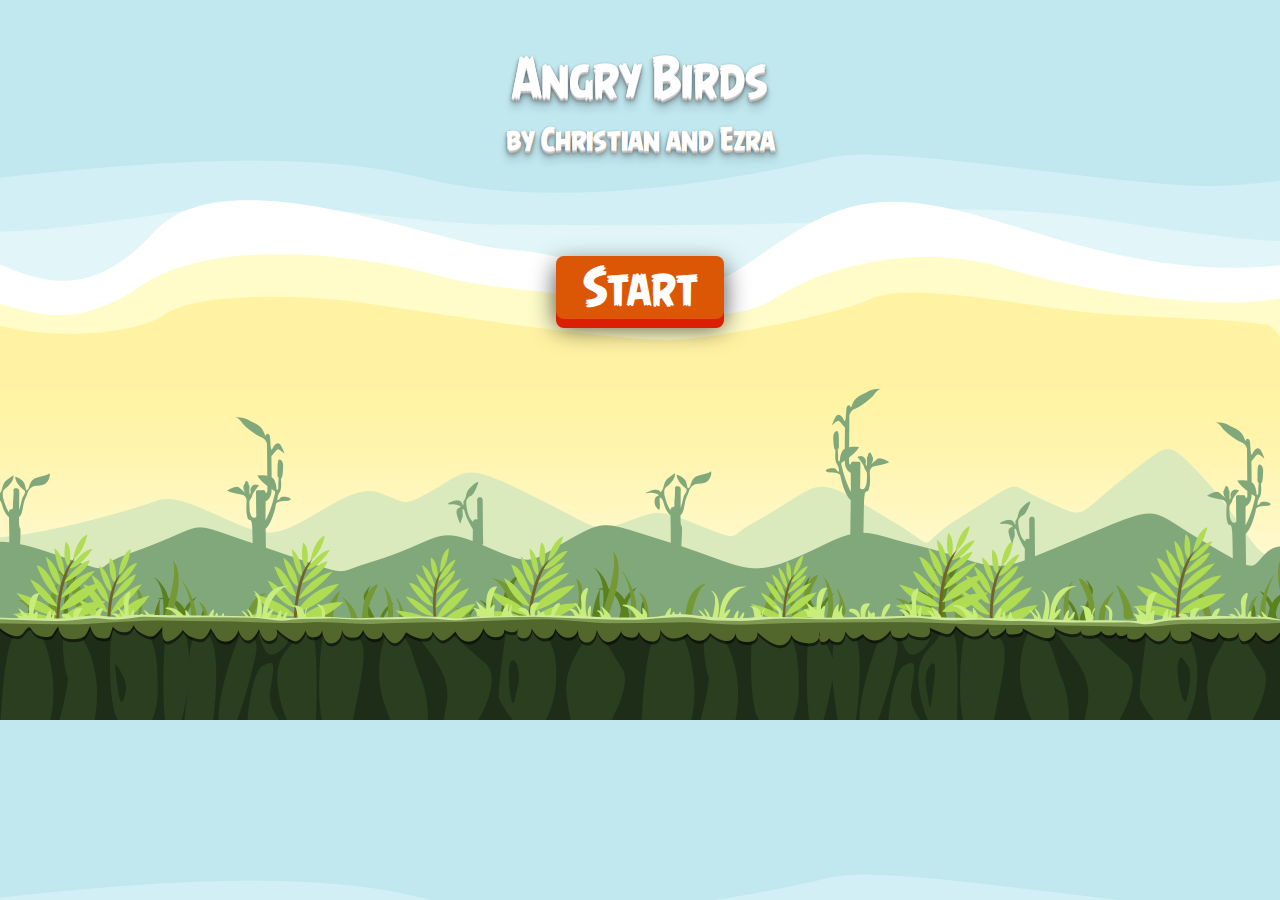
==== index.html @ 23836e1d "Graph" ====
<html>
<head>
<script src="jquery-latest.min.js"></script>
<script src="http://cdnjs.cloudflare.com/ajax/libs/annyang/2.0.0/annyang.min.js"></script>
<script type="text/javascript" src="canvasjs.min.js"></script>
<style>
@font-face {
   font-family: "Angry";
   src: url(angrybirds-regular.ttf);
}
body {
   background-image: url(background.jpg); 
   background-size: 1280px 720px;
}
#img {

}
#title {
    text-align: center;
    font-family: "Angry";
    color: white;
     text-shadow: 0 1px 0 #ccc,
               0 1px 0 #c9c9c9,
               0 1.5px 0 #bbb,
               0 2px 0 #b9b9b9,
               0 2.5px 0 #aaa,
               0 3px 0.5px rgba(0,0,0,.1),
               0 0 2.5px rgba(0,0,0,.1),
               0 0.5px 1.5px rgba(0,0,0,.3),
               0 1.5px 2.5px rgba(0,0,0,.2),
               0 2.5px 5px rgba(0,0,0,.25),
               0 5px 5px rgba(0,0,0,.2),
               0 10px 10px rgba(0,0,0,.15);
    margin-top: 50px;
    font-size: 50px;
}
h3 {
    text-align: center;
    font-family: "Angry";
    color: white;
    text-shadow: 0 1px 0 #ccc,
               0 1px 0 #c9c9c9,
               0 1.5px 0 #bbb,
               0 2px 0 #b9b9b9,
               0 2.5px 0 #aaa,
               0 3px 0.5px rgba(0,0,0,.1),
               0 0 2.5px rgba(0,0,0,.1),
               0 0.5px 1.5px rgba(0,0,0,.3),
               0 1.5px 2.5px rgba(0,0,0,.2),
               0 2.5px 5px rgba(0,0,0,.25),
               0 5px 5px rgba(0,0,0,.2),
               0 10px 10px rgba(0,0,0,.15);
    font-size: 30px;
}
#credits {
    text-align: center;
    font-family: "Angry";
    color: white;
    text-shadow: 0 1px 0 #ccc,
               0 1px 0 #c9c9c9,
               0 1.5px 0 #bbb,
               0 2px 0 #b9b9b9,
               0 2.5px 0 #aaa,
               0 3px 0.5px rgba(0,0,0,.1),
               0 0 2.5px rgba(0,0,0,.1),
               0 0.5px 1.5px rgba(0,0,0,.3),
               0 1.5px 2.5px rgba(0,0,0,.2),
               0 2.5px 5px rgba(0,0,0,.25),
               0 5px 5px rgba(0,0,0,.2),
               0 10px 10px rgba(0,0,0,.15);
    font-size: 30px;
    margin-top: -20px;
}
a {
	position: relative;
    color: rgba(255,255,255,1);
    text-decoration: none;
    background-color: rgba(219,87,5,1);
    font-family: 'Angry';
    font-weight: 700;
    font-size: 3em;
    display: block;
    padding: 4px;
    -webkit-border-radius: 8px;
    -moz-border-radius: 8px;
    border-radius: 8px;
    -webkit-box-shadow: 0px 9px 0px rgba(219,31,5,1), 0px 9px 25px rgba(0,0,0,.7);
    -moz-box-shadow: 0px 9px 0px rgba(219,31,5,1), 0px 9px 25px rgba(0,0,0,.7);
    box-shadow: 0px 9px 0px rgba(219,31,5,1), 0px 9px 25px rgba(0,0,0,.7);
    margin: 100px auto;
	width: 160px;
	text-align: center;
	
	-webkit-transition: all .1s ease;
	-moz-transition: all .1s ease;
	-ms-transition: all .1s ease;
	-o-transition: all .1s ease;
	transition: all .1s ease;
}

a:active {
    -webkit-box-shadow: 0px 3px 0px rgba(219,31,5,1), 0px 3px 6px rgba(0,0,0,.9);
    -moz-box-shadow: 0px 3px 0px rgba(219,31,5,1), 0px 3px 6px rgba(0,0,0,.9);
    box-shadow: 0px 3px 0px rgba(219,31,5,1), 0px 3px 6px rgba(0,0,0,.9);
    position: relative;
    top: 6px;
}
</style>
<script>
 
 var showBird = function (color) {
    if (color === "blue") {
       $("#img").attr('src', "blue.png");
       $("#img").fadeIn();
       $("#equation").html("y = -0.12(x - 14)2 + 12");
       $("#distance").html("Distance: 20");
       $("#axis").html("x=14");
       $("#roots").html("Roots: 4 and 24");
       $("#height").html("Max Height: 12");
        
        dataPoints = [];
       for (x = 0; x < 100; x++) {
          var y = -0.12 * Math.pow(x-14, 2)+12;
           if (y <= 0) {
               
           }
           else {
           dataPoints.push({x: x, y: y});
           }
       }
        
       var chart = new CanvasJS.Chart("chartContainer", {
           title: {
               text: "Flight Path"
           },
           data: [
               {
                   type: "scatter",
                   dataPoints: dataPoints
               }
           ]
       });
        
       chart.render();
       
    }
    else if (color === "red") {
        $("#img").attr('src', "red.png");
        $("#img").fadeIn();
       $("#equation").html("y=-0.5(x - 16)2 + 18");
       $("#distance").html("Distance: 12");
       $("#axis").html("x=16");
       $("#roots").html("Roots: 10 and 22");
       $("#height").html("Max Height: 18");
        
         dataPoints = [];
       for (x = 0; x < 100; x++) {
           var y=-0.5 * Math.pow(x-16, 2)+18;
           if (y <= 0) {
               
           }
           else {
           dataPoints.push({x: x, y: y});
           }
       }
        
       
        
       var chart = new CanvasJS.Chart("chartContainer", {
           title: {
               text: "Flight Path"
           },
           data: [
               {
                   type: "scatter",
                   dataPoints: dataPoints
               }
           ]
       });
        
       chart.render();
       
    }
    else if (color === "yellow") {
        $("#img").attr('src', "yellow.png");
        $("#img").fadeIn();
       $("#equation").html("y=-(x-18)2+36");
       $("#distance").html("Distance: 12");
       $("#axis").html("x=12");
       $("#roots").html("Roots: 12 and 24");
       $("#height").html("Max Height: 36");
        
       dataPoints = [];
       for (x = 0; x < 100; x++) {
           var y=-1 * Math.pow(x-18, 2)+36;
           if (y <= 0) {
               
           }
           else {
           dataPoints.push({x: x, y: y});
           }
       }
        
       var chart = new CanvasJS.Chart("chartContainer", {
           title: {
               text: "Flight Path"
           },
           data: [
               {
                   type: "scatter",
                   dataPoints: dataPoints
               }
           ]
       });
        
       chart.render();
       
    }
    else if (color === "black") {
       $("#img").attr('src', "black.png"); 
        $("#img").fadeIn();
       $("#equation").html("y=-0.99(x-10)2+20");
       $("#distance").html("Distance: 9");
       $("#axis").html("x=10");
       $("#roots").html("Roots: 5.5 and 14.5");
       $("#height").html("Max Height: 20");
       
       dataPoints = [];
       for (x = 0; x < 100; x++) {
           var y=-0.99 * Math.pow(x-10, 2)+20;
           if (y <= 0) {
               
           }
           else {
           dataPoints.push({x: x, y: y});
           }
       }
        
       var chart = new CanvasJS.Chart("chartContainer", {
           title: {
               text: "Flight Path"
           },
           data: [
               {
                   type: "scatter",
                   dataPoints: dataPoints
               }
           ]
       });
        
       chart.render();
    }
    else {
        
    }
}   
  
window.onload = function() {
    if (annyang) {
        var commands = {
            'show (me) (the) *color (bird)': showBird,
            'hello': function() {
                console.log("Hello");
            }
        };
        
        annyang.debug();
        annyang.addCommands(commands);
        annyang.start();
    }
    else {
        alert("Please use Google Chrome or another browser");
    }
}
 
function startGame() {
    $("#title").fadeOut();
    $("#credits").fadeOut();
    $("a").fadeOut();
}
</script>
</head>
<body>
<h1 id="title">Angry Birds</h1>
<h3 id="credits">by Christian and Ezra</h3>
<a href="javascript:startGame()">Start</a>
<center>
<img id="img" width="250" height="250" src="" style="display:none; align:middle;">
<h3 id="equation"></h3>
<h3 id="distance"></h3>
<h3 id="axis"></h3>
<h3 id="roots"></h3>
<h3 id="height"></h3>
<div id="chartContainer" style="height: 300px; width: 300px;"></div>
</center>
</body>

</html>
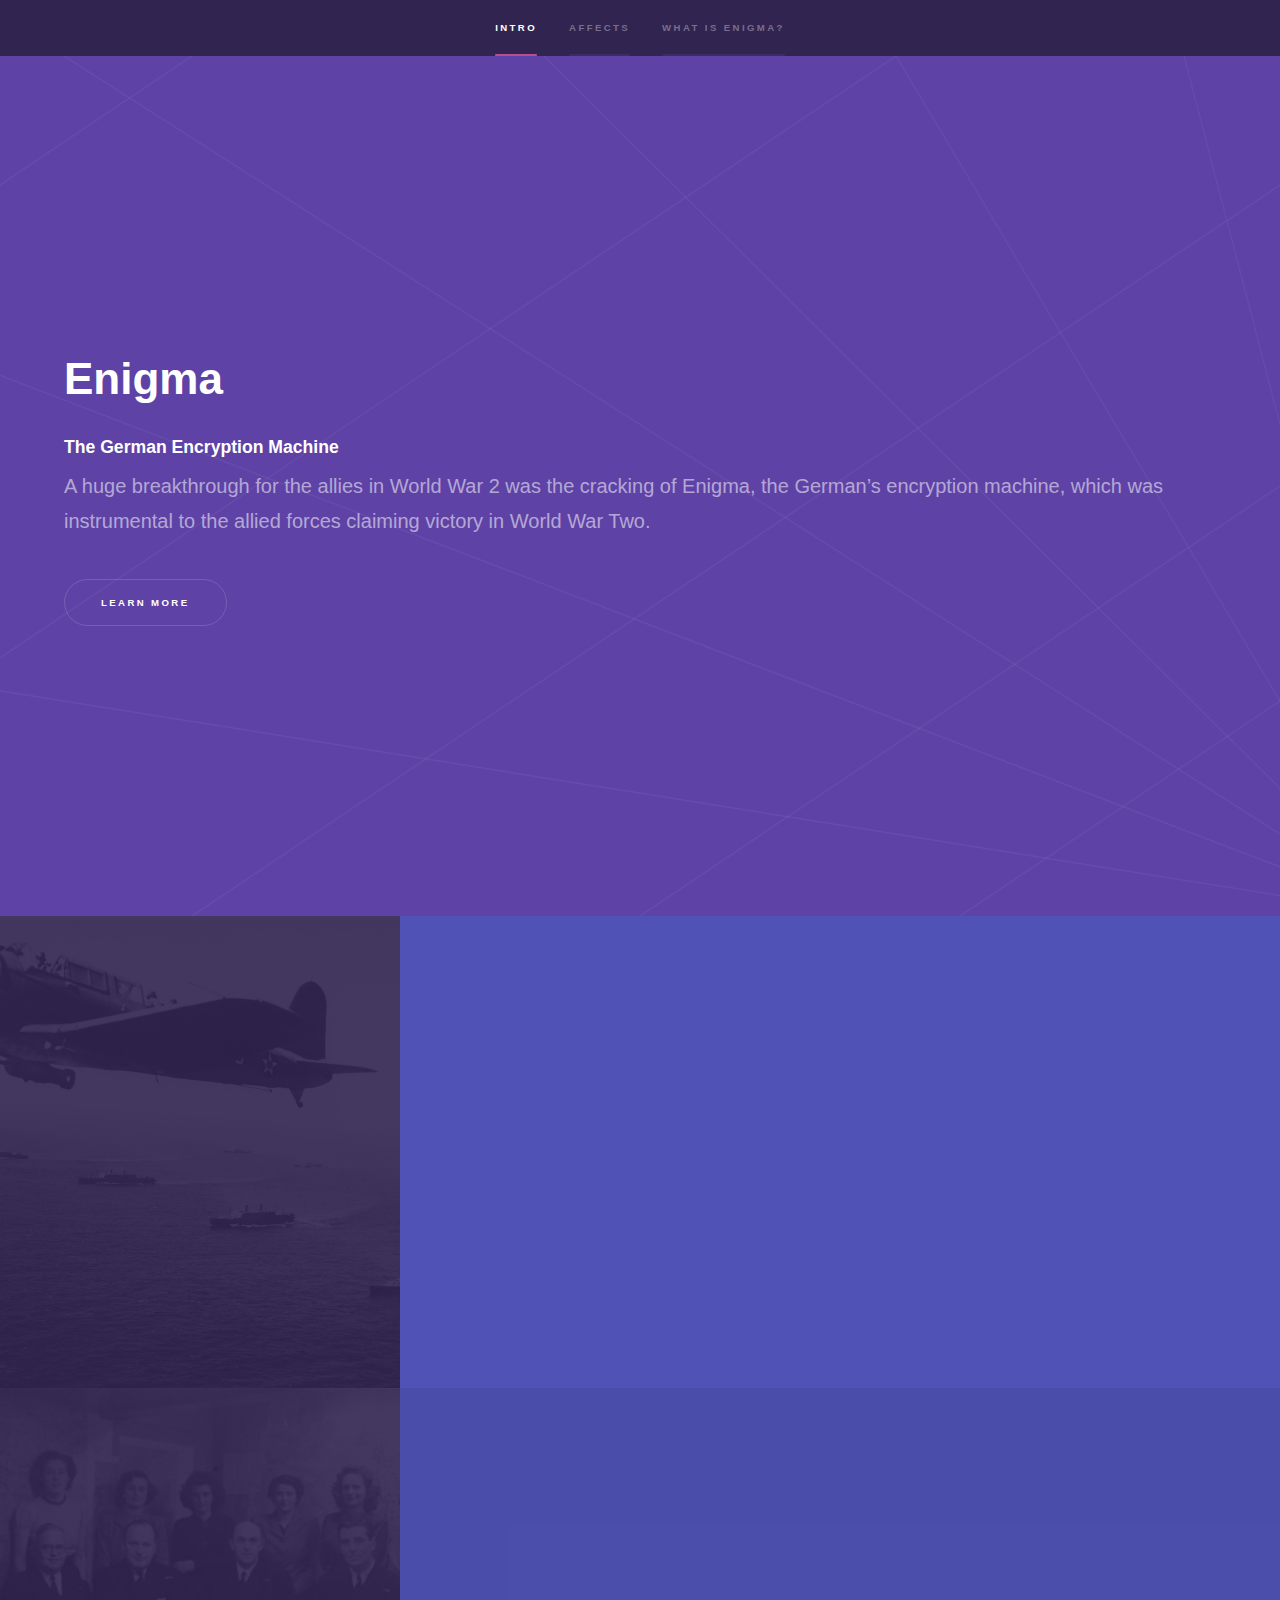
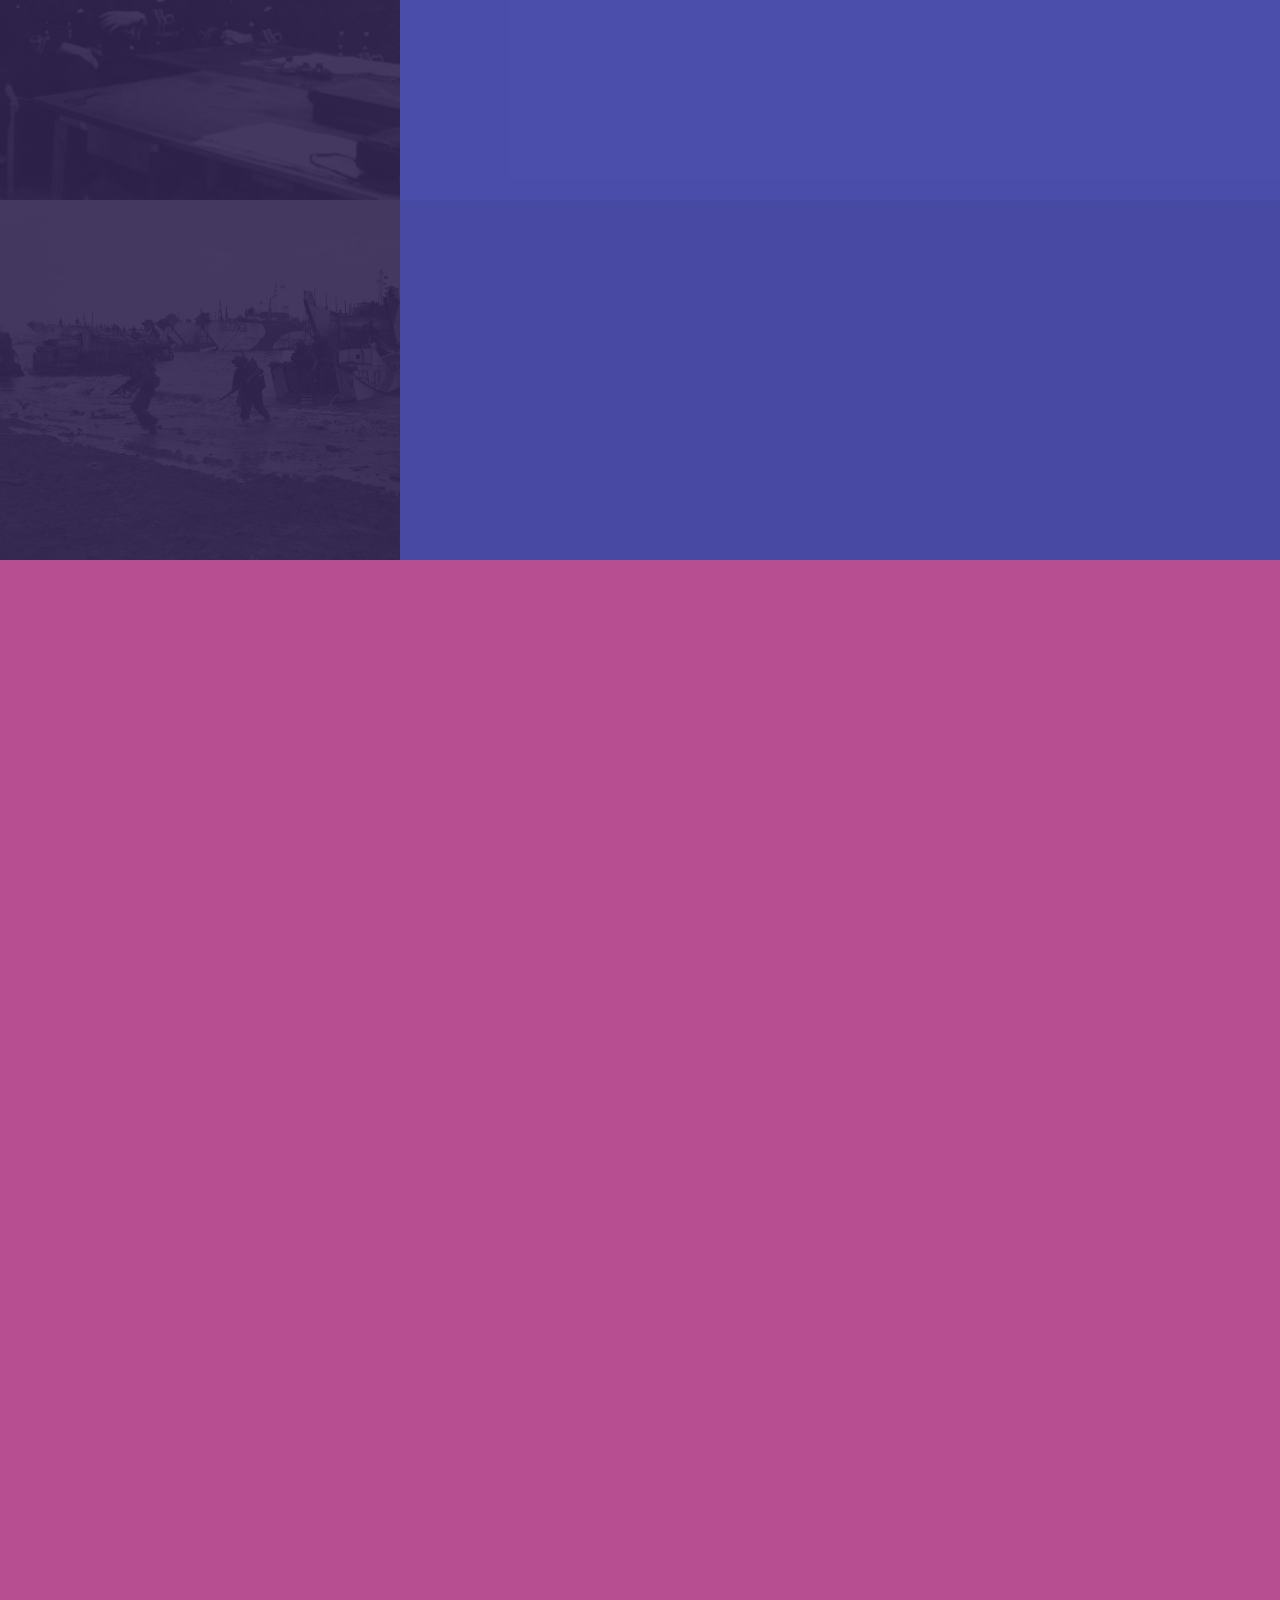
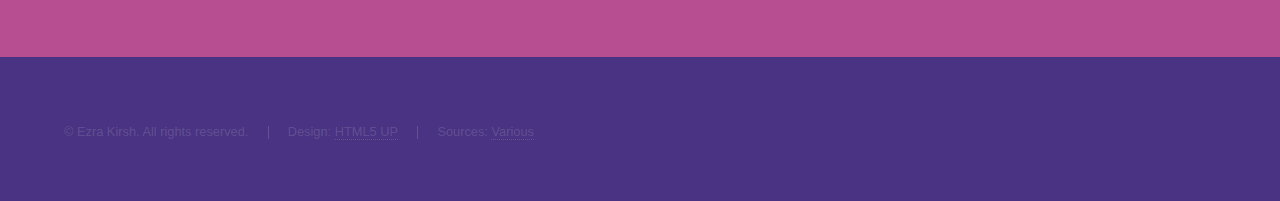
==== commit 8f4e4a21: "History Project" ====
--- a/index.html
+++ b/index.html
@@ -1,298 +1,145 @@
-<html>
-<head>
-<script src="jquery-latest.min.js"></script>
-<script src="http://cdnjs.cloudflare.com/ajax/libs/annyang/2.0.0/annyang.min.js"></script>
-<script type="text/javascript" src="canvasjs.min.js"></script>
-<style>
-@font-face {
-   font-family: "Angry";
-   src: url(angrybirds-regular.ttf);
-}
-body {
-   background-image: url(background.jpg); 
-   background-size: 1280px 720px;
-}
-#img {
-
-}
-#title {
-    text-align: center;
-    font-family: "Angry";
-    color: white;
-     text-shadow: 0 1px 0 #ccc,
-               0 1px 0 #c9c9c9,
-               0 1.5px 0 #bbb,
-               0 2px 0 #b9b9b9,
-               0 2.5px 0 #aaa,
-               0 3px 0.5px rgba(0,0,0,.1),
-               0 0 2.5px rgba(0,0,0,.1),
-               0 0.5px 1.5px rgba(0,0,0,.3),
-               0 1.5px 2.5px rgba(0,0,0,.2),
-               0 2.5px 5px rgba(0,0,0,.25),
-               0 5px 5px rgba(0,0,0,.2),
-               0 10px 10px rgba(0,0,0,.15);
-    margin-top: 50px;
-    font-size: 50px;
-}
-h3 {
-    text-align: center;
-    font-family: "Angry";
-    color: white;
-    text-shadow: 0 1px 0 #ccc,
-               0 1px 0 #c9c9c9,
-               0 1.5px 0 #bbb,
-               0 2px 0 #b9b9b9,
-               0 2.5px 0 #aaa,
-               0 3px 0.5px rgba(0,0,0,.1),
-               0 0 2.5px rgba(0,0,0,.1),
-               0 0.5px 1.5px rgba(0,0,0,.3),
-               0 1.5px 2.5px rgba(0,0,0,.2),
-               0 2.5px 5px rgba(0,0,0,.25),
-               0 5px 5px rgba(0,0,0,.2),
-               0 10px 10px rgba(0,0,0,.15);
-    font-size: 30px;
-}
-#credits {
-    text-align: center;
-    font-family: "Angry";
-    color: white;
-    text-shadow: 0 1px 0 #ccc,
-               0 1px 0 #c9c9c9,
-               0 1.5px 0 #bbb,
-               0 2px 0 #b9b9b9,
-               0 2.5px 0 #aaa,
-               0 3px 0.5px rgba(0,0,0,.1),
-               0 0 2.5px rgba(0,0,0,.1),
-               0 0.5px 1.5px rgba(0,0,0,.3),
-               0 1.5px 2.5px rgba(0,0,0,.2),
-               0 2.5px 5px rgba(0,0,0,.25),
-               0 5px 5px rgba(0,0,0,.2),
-               0 10px 10px rgba(0,0,0,.15);
-    font-size: 30px;
-    margin-top: -20px;
-}
-a {
-	position: relative;
-    color: rgba(255,255,255,1);
-    text-decoration: none;
-    background-color: rgba(219,87,5,1);
-    font-family: 'Angry';
-    font-weight: 700;
-    font-size: 3em;
-    display: block;
-    padding: 4px;
-    -webkit-border-radius: 8px;
-    -moz-border-radius: 8px;
-    border-radius: 8px;
-    -webkit-box-shadow: 0px 9px 0px rgba(219,31,5,1), 0px 9px 25px rgba(0,0,0,.7);
-    -moz-box-shadow: 0px 9px 0px rgba(219,31,5,1), 0px 9px 25px rgba(0,0,0,.7);
-    box-shadow: 0px 9px 0px rgba(219,31,5,1), 0px 9px 25px rgba(0,0,0,.7);
-    margin: 100px auto;
-	width: 160px;
-	text-align: center;
-	
-	-webkit-transition: all .1s ease;
-	-moz-transition: all .1s ease;
-	-ms-transition: all .1s ease;
-	-o-transition: all .1s ease;
-	transition: all .1s ease;
-}
-
-a:active {
-    -webkit-box-shadow: 0px 3px 0px rgba(219,31,5,1), 0px 3px 6px rgba(0,0,0,.9);
-    -moz-box-shadow: 0px 3px 0px rgba(219,31,5,1), 0px 3px 6px rgba(0,0,0,.9);
-    box-shadow: 0px 3px 0px rgba(219,31,5,1), 0px 3px 6px rgba(0,0,0,.9);
-    position: relative;
-    top: 6px;
-}
-</style>
-<script>
- 
- var showBird = function (color) {
-    if (color === "blue") {
-       $("#img").attr('src', "blue.png");
-       $("#img").fadeIn();
-       $("#equation").html("y = -0.12(x - 14)2 + 12");
-       $("#distance").html("Distance: 20");
-       $("#axis").html("x=14");
-       $("#roots").html("Roots: 4 and 24");
-       $("#height").html("Max Height: 12");
-        
-        dataPoints = [];
-       for (x = 0; x < 100; x++) {
-          var y = -0.12 * Math.pow(x-14, 2)+12;
-           if (y <= 0) {
-               
-           }
-           else {
-           dataPoints.push({x: x, y: y});
-           }
-       }
-        
-       var chart = new CanvasJS.Chart("chartContainer", {
-           title: {
-               text: "Flight Path"
-           },
-           data: [
-               {
-                   type: "scatter",
-                   dataPoints: dataPoints
-               }
-           ]
-       });
-        
-       chart.render();
-       
-    }
-    else if (color === "red") {
-        $("#img").attr('src', "red.png");
-        $("#img").fadeIn();
-       $("#equation").html("y=-0.5(x - 16)2 + 18");
-       $("#distance").html("Distance: 12");
-       $("#axis").html("x=16");
-       $("#roots").html("Roots: 10 and 22");
-       $("#height").html("Max Height: 18");
-        
-         dataPoints = [];
-       for (x = 0; x < 100; x++) {
-           var y=-0.5 * Math.pow(x-16, 2)+18;
-           if (y <= 0) {
-               
-           }
-           else {
-           dataPoints.push({x: x, y: y});
-           }
-       }
-        
-       
-        
-       var chart = new CanvasJS.Chart("chartContainer", {
-           title: {
-               text: "Flight Path"
-           },
-           data: [
-               {
-                   type: "scatter",
-                   dataPoints: dataPoints
-               }
-           ]
-       });
-        
-       chart.render();
-       
-    }
-    else if (color === "yellow") {
-        $("#img").attr('src', "yellow.png");
-        $("#img").fadeIn();
-       $("#equation").html("y=-(x-18)2+36");
-       $("#distance").html("Distance: 12");
-       $("#axis").html("x=12");
-       $("#roots").html("Roots: 12 and 24");
-       $("#height").html("Max Height: 36");
-        
-       dataPoints = [];
-       for (x = 0; x < 100; x++) {
-           var y=-1 * Math.pow(x-18, 2)+36;
-           if (y <= 0) {
-               
-           }
-           else {
-           dataPoints.push({x: x, y: y});
-           }
-       }
-        
-       var chart = new CanvasJS.Chart("chartContainer", {
-           title: {
-               text: "Flight Path"
-           },
-           data: [
-               {
-                   type: "scatter",
-                   dataPoints: dataPoints
-               }
-           ]
-       });
-        
-       chart.render();
-       
-    }
-    else if (color === "black") {
-       $("#img").attr('src', "black.png"); 
-        $("#img").fadeIn();
-       $("#equation").html("y=-0.99(x-10)2+20");
-       $("#distance").html("Distance: 9");
-       $("#axis").html("x=10");
-       $("#roots").html("Roots: 5.5 and 14.5");
-       $("#height").html("Max Height: 20");
-       
-       dataPoints = [];
-       for (x = 0; x < 100; x++) {
-           var y=-0.99 * Math.pow(x-10, 2)+20;
-           if (y <= 0) {
-               
-           }
-           else {
-           dataPoints.push({x: x, y: y});
-           }
-       }
-        
-       var chart = new CanvasJS.Chart("chartContainer", {
-           title: {
-               text: "Flight Path"
-           },
-           data: [
-               {
-                   type: "scatter",
-                   dataPoints: dataPoints
-               }
-           ]
-       });
-        
-       chart.render();
-    }
-    else {
-        
-    }
-}   
-  
-window.onload = function() {
-    if (annyang) {
-        var commands = {
-            'show (me) (the) *color (bird)': showBird,
-            'hello': function() {
-                console.log("Hello");
-            }
-        };
-        
-        annyang.debug();
-        annyang.addCommands(commands);
-        annyang.start();
-    }
-    else {
-        alert("Please use Google Chrome or another browser");
-    }
-}
- 
-function startGame() {
-    $("#title").fadeOut();
-    $("#credits").fadeOut();
-    $("a").fadeOut();
-}
-</script>
-</head>
-<body>
-<h1 id="title">Angry Birds</h1>
-<h3 id="credits">by Christian and Ezra</h3>
-<a href="javascript:startGame()">Start</a>
-<center>
-<img id="img" width="250" height="250" src="" style="display:none; align:middle;">
-<h3 id="equation"></h3>
-<h3 id="distance"></h3>
-<h3 id="axis"></h3>
-<h3 id="roots"></h3>
-<h3 id="height"></h3>
-<div id="chartContainer" style="height: 300px; width: 300px;"></div>
-</center>
-</body>
-
+<!DOCTYPE HTML>
+<!--
+	Hyperspace by HTML5 UP
+	html5up.net | @n33co
+	Free for personal and commercial use under the CCA 3.0 license (html5up.net/license)
+-->
+<html>
+	<head>
+		<title>Enigma by Ezra Kirsh</title>
+		<meta charset="utf-8" />
+		<meta name="viewport" content="width=device-width, initial-scale=1" />
+		<!--[if lte IE 8]><script src="assets/js/ie/html5shiv.js"></script><![endif]-->
+		<link rel="stylesheet" href="assets/css/main.css" />
+		<!--[if lte IE 9]><link rel="stylesheet" href="assets/css/ie9.css" /><![endif]-->
+		<!--[if lte IE 8]><link rel="stylesheet" href="assets/css/ie8.css" /><![endif]-->
+    </head>
+	<body>
+
+		<!-- Sidebar -->
+			<section id="sidebar">
+				<div class="inner">
+					<nav>
+						<ul>
+							<li><a href="#intro">Intro</a></li>
+							<li><a href="#one">Affects</a></li>
+							<li><a href="#two">What is Enigma?</a></li>
+						</ul>
+					</nav>
+				</div>
+			</section>
+
+		<!-- Wrapper -->
+			<div id="wrapper">
+
+				<!-- Intro -->
+					<section id="intro" class="wrapper style1 fullscreen fade-up">
+						<div class="inner">
+							<h1 class="title">Enigma</h1>
+                            <h3>The German Encryption Machine</h3>
+							<p>A huge breakthrough for the allies in World War 2 was the cracking of Enigma, the German’s encryption machine, which was instrumental to the allied forces claiming victory in World War Two.</p>
+							<ul class="actions">
+								<li><a href="#one" class="button scrolly">Learn more</a></li>
+							</ul>
+						</div>
+					</section>
+
+				<!-- One -->
+					<section id="one" class="wrapper style2 spotlights">
+						<section>
+							<a href="#" class="image"><img src="images/pic01.jpg" alt="" data-position="center center" /></a>
+							<div class="content">
+								<div class="inner">
+									<h2>Battle of the Atlantic</h2>
+									<p>One of the major affects that the breaking of Enigma had was the Battle of the North Atlantic. For a long time, German U-Boats had been attacking supplies being brought to Britain during the war. Churchill's advisors were very worried that Britain would starve.</p>
+                                    <b>"The only thing that ever really frightened me during the war was the U-boat peril"</b><p> Winston Churchill</p>
+                                    <p>After breaking Enigma, the allies had access to thousands of Enigma messages. Although many of them were useless, some contained coordinates and attack plans. The allies could now stay away from incomg U-Boats.</p>
+									
+								</div>
+							</div>
+						</section>
+						<section>
+							<a href="#" class="image"><img src="images/pic02.jpg" alt="" data-position="top center" /></a>
+							<div class="content">
+								<div class="inner">
+									<h2>Operation Mincemeat</h2>
+									<p>On a dead body that they had built a rich backstory for, the allies planted <b>fake</b> top secret documents. They then deliberately left the body on the coast of Spain, hoping it would find its way to Germany. The documents contained plans to invade Greece, while the allies real target was Sicily.</p>
+                                    <p>To monitor if the Germans were believing their ruse, the allies used Enigma transmissions to determine whether they could attack Sicily with minimal resistance. Without these Enigma transmissions, the allies could have been unprepared for what they would face at Sicily.</p>
+									
+								</div>
+							</div>
+						</section>
+						<section>
+							<a href="#" class="image"><img src="images/pic03.jpg" alt="" data-position="25% 25%" /></a>
+							<div class="content">
+								<div class="inner">
+									<h2>The Invasion of Europe</h2>
+									<p>The invasion of Europe started with D-Day, which was only made possible by resolving the <a href="#one">U-Boat crisis in the North Atlantic</a>. The ability to read Enigma messages was also just a generally useful ability for the allies to have. While the fighting was happening in Europe, about 7 million peopme were dying everday. Many estimate that the breaking of Enigma shortened the war by 3 years, therefore saving 21 million lives.</p>
+								</div>
+							</div>
+						</section>
+					</section>
+
+				<!-- Two -->
+					<section id="two" class="wrapper style3 fade-up">
+						<div class="inner">
+							<h2>What is Enigma?</h2>
+							<p class="css-typing">The enigma was a enciphering machine invented by a German engineer named Arthur Scherbius. It was eventually purchased by the German army/navy and used for the majority of their World War 2 operations. Although, they made many of their own advancments. </p>
+                            <h3>How it works</h3>
+							<div class="features">
+								<section>
+									<span class="icon major fa-bold"></span>
+									<h3>Original Letter</h3>
+									<p>The sender would type in the letter they wanted to send into the Enigma machine. It will then go through the rest of the processes.</p>
+								</section>
+								<section>
+									<span class="icon major fa-plug"></span>
+									<h3>Plugboard</h3>
+									<p>The signal would pass through something called a plugboard, which allows the user to define a constant set of rules.</p>
+                                    <p>Ex. "U" will always convert to "C"</p>
+								</section>
+								<section>
+									<span class="icon major fa-cog"></span>
+									<h3>Rotors</h3>
+									<p>Three rotors, whose settings are constantly changed, change the letter to a new letter. To make it more complex, the first rotor rotates one step after each press. After 26 presses, the second one begins to change.</p>
+								</section>
+								<section>
+									<span class="icon major fa-retweet"></span>
+									<h3>Reflector</h3>
+									<p>The signal passes through a reflector, which then sends the letter back through through the rotors and the plugboard all over again. This make the resulting encryption even more complex.</p>
+								</section>
+								<section>
+									<span class="icon major fa-user-secret"></span>
+									<h3>Encrypted Letter</h3>
+									<p>After the encryption is done, a new letter lights up on the Enigma that can then be sent using Morse Code to another Enigma user.</p>
+								</section>
+								<section>
+									<span class="icon major fa-font"></span>
+									<h3>Received</h3>
+									<p>The soldiers on the receiving end uses the Enigma to reverse this process and decrypt this Enigma code. This whole system relies on both machines being on the same settings.</p>
+								</section>
+							</div>
+						</div>
+					</section>
+			</div>
+
+		<!-- Footer -->
+			<footer id="footer" class="wrapper style1-alt">
+				<div class="inner">
+					<ul class="menu">
+						<li>&copy; Ezra Kirsh. All rights reserved.</li><li>Design: <a href="http://html5up.net">HTML5 UP</a></li><li>Sources: <a href="index.html">Various</a></li>
+					</ul>
+				</div>
+			</footer>
+
+		<!-- Scripts -->
+			<script src="assets/js/jquery.min.js"></script>
+			<script src="assets/js/jquery.scrollex.min.js"></script>
+			<script src="assets/js/jquery.scrolly.min.js"></script>
+			<script src="assets/js/skel.min.js"></script>
+			<script src="assets/js/util.js"></script>
+			<!--[if lte IE 8]><script src="assets/js/ie/respond.min.js"></script><![endif]-->
+			<script src="assets/js/main.js"></script>
+
+	</body>
 </html>--- a/assets/css/main.css
+++ b/assets/css/main.css
@@ -0,0 +1,3919 @@
+@import url(font-awesome.min.css);
+
+/*
+	Hyperspace by HTML5 UP
+	html5up.net | @n33co
+	Free for personal and commercial use under the CCA 3.0 license (html5up.net/license)
+*/
+
+/* Reset */
+
+	html, body, div, span, applet, object, iframe, h1, h2, h3, h4, h5, h6, p, blockquote, pre, a, abbr, acronym, address, big, cite, code, del, dfn, em, img, ins, kbd, q, s, samp, small, strike, strong, sub, sup, tt, var, b, u, i, center, dl, dt, dd, ol, ul, li, fieldset, form, label, legend, table, caption, tbody, tfoot, thead, tr, th, td, article, aside, canvas, details, embed, figure, figcaption, footer, header, hgroup, menu, nav, output, ruby, section, summary, time, mark, audio, video {
+		margin: 0;
+		padding: 0;
+		border: 0;
+		font-size: 100%;
+		font: inherit;
+		vertical-align: baseline;
+	}
+
+	article, aside, details, figcaption, figure, footer, header, hgroup, menu, nav, section {
+		display: block;
+	}
+
+	body {
+		line-height: 1;
+	}
+
+	ol, ul {
+		list-style: none;
+	}
+
+	blockquote, q {
+		quotes: none;
+	}
+
+	blockquote:before, blockquote:after, q:before, q:after {
+		content: '';
+		content: none;
+	}
+
+	table {
+		border-collapse: collapse;
+		border-spacing: 0;
+	}
+
+	body {
+		-webkit-text-size-adjust: none;
+	}
+
+/* Box Model */
+
+	*, *:before, *:after {
+		-moz-box-sizing: border-box;
+		-webkit-box-sizing: border-box;
+		box-sizing: border-box;
+	}
+
+/* Grid */
+
+	.row {
+		border-bottom: solid 1px transparent;
+		-moz-box-sizing: border-box;
+		-webkit-box-sizing: border-box;
+		box-sizing: border-box;
+	}
+
+	.row > * {
+		float: left;
+		-moz-box-sizing: border-box;
+		-webkit-box-sizing: border-box;
+		box-sizing: border-box;
+	}
+
+	.row:after, .row:before {
+		content: '';
+		display: block;
+		clear: both;
+		height: 0;
+	}
+
+	.row.uniform > * > :first-child {
+		margin-top: 0;
+	}
+
+	.row.uniform > * > :last-child {
+		margin-bottom: 0;
+	}
+
+	.row.\30 \25 > * {
+		padding: 0 0 0 0em;
+	}
+
+	.row.\30 \25 {
+		margin: 0 0 -1px 0em;
+	}
+
+	.row.uniform.\30 \25 > * {
+		padding: 0em 0 0 0em;
+	}
+
+	.row.uniform.\30 \25 {
+		margin: 0em 0 -1px 0em;
+	}
+
+	.row > * {
+		padding: 0 0 0 1.5em;
+	}
+
+	.row {
+		margin: 0 0 -1px -1.5em;
+	}
+
+	.row.uniform > * {
+		padding: 1.5em 0 0 1.5em;
+	}
+
+	.row.uniform {
+		margin: -1.5em 0 -1px -1.5em;
+	}
+
+	.row.\32 00\25 > * {
+		padding: 0 0 0 3em;
+	}
+
+	.row.\32 00\25 {
+		margin: 0 0 -1px -3em;
+	}
+
+	.row.uniform.\32 00\25 > * {
+		padding: 3em 0 0 3em;
+	}
+
+	.row.uniform.\32 00\25 {
+		margin: -3em 0 -1px -3em;
+	}
+
+	.row.\31 50\25 > * {
+		padding: 0 0 0 2.25em;
+	}
+
+	.row.\31 50\25 {
+		margin: 0 0 -1px -2.25em;
+	}
+
+	.row.uniform.\31 50\25 > * {
+		padding: 2.25em 0 0 2.25em;
+	}
+
+	.row.uniform.\31 50\25 {
+		margin: -2.25em 0 -1px -2.25em;
+	}
+
+	.row.\35 0\25 > * {
+		padding: 0 0 0 0.75em;
+	}
+
+	.row.\35 0\25 {
+		margin: 0 0 -1px -0.75em;
+	}
+
+	.row.uniform.\35 0\25 > * {
+		padding: 0.75em 0 0 0.75em;
+	}
+
+	.row.uniform.\35 0\25 {
+		margin: -0.75em 0 -1px -0.75em;
+	}
+
+	.row.\32 5\25 > * {
+		padding: 0 0 0 0.375em;
+	}
+
+	.row.\32 5\25 {
+		margin: 0 0 -1px -0.375em;
+	}
+
+	.row.uniform.\32 5\25 > * {
+		padding: 0.375em 0 0 0.375em;
+	}
+
+	.row.uniform.\32 5\25 {
+		margin: -0.375em 0 -1px -0.375em;
+	}
+
+	.\31 2u, .\31 2u\24 {
+		width: 100%;
+		clear: none;
+		margin-left: 0;
+	}
+
+	.\31 1u, .\31 1u\24 {
+		width: 91.6666666667%;
+		clear: none;
+		margin-left: 0;
+	}
+
+	.\31 0u, .\31 0u\24 {
+		width: 83.3333333333%;
+		clear: none;
+		margin-left: 0;
+	}
+
+	.\39 u, .\39 u\24 {
+		width: 75%;
+		clear: none;
+		margin-left: 0;
+	}
+
+	.\38 u, .\38 u\24 {
+		width: 66.6666666667%;
+		clear: none;
+		margin-left: 0;
+	}
+
+	.\37 u, .\37 u\24 {
+		width: 58.3333333333%;
+		clear: none;
+		margin-left: 0;
+	}
+
+	.\36 u, .\36 u\24 {
+		width: 50%;
+		clear: none;
+		margin-left: 0;
+	}
+
+	.\35 u, .\35 u\24 {
+		width: 41.6666666667%;
+		clear: none;
+		margin-left: 0;
+	}
+
+	.\34 u, .\34 u\24 {
+		width: 33.3333333333%;
+		clear: none;
+		margin-left: 0;
+	}
+
+	.\33 u, .\33 u\24 {
+		width: 25%;
+		clear: none;
+		margin-left: 0;
+	}
+
+	.\32 u, .\32 u\24 {
+		width: 16.6666666667%;
+		clear: none;
+		margin-left: 0;
+	}
+
+	.\31 u, .\31 u\24 {
+		width: 8.3333333333%;
+		clear: none;
+		margin-left: 0;
+	}
+
+	.\31 2u\24 + *,
+	.\31 1u\24 + *,
+	.\31 0u\24 + *,
+	.\39 u\24 + *,
+	.\38 u\24 + *,
+	.\37 u\24 + *,
+	.\36 u\24 + *,
+	.\35 u\24 + *,
+	.\34 u\24 + *,
+	.\33 u\24 + *,
+	.\32 u\24 + *,
+	.\31 u\24 + * {
+		clear: left;
+	}
+
+	.\-11u {
+		margin-left: 91.66667%;
+	}
+
+	.\-10u {
+		margin-left: 83.33333%;
+	}
+
+	.\-9u {
+		margin-left: 75%;
+	}
+
+	.\-8u {
+		margin-left: 66.66667%;
+	}
+
+	.\-7u {
+		margin-left: 58.33333%;
+	}
+
+	.\-6u {
+		margin-left: 50%;
+	}
+
+	.\-5u {
+		margin-left: 41.66667%;
+	}
+
+	.\-4u {
+		margin-left: 33.33333%;
+	}
+
+	.\-3u {
+		margin-left: 25%;
+	}
+
+	.\-2u {
+		margin-left: 16.66667%;
+	}
+
+	.\-1u {
+		margin-left: 8.33333%;
+	}
+
+	@media screen and (max-width: 1680px) {
+
+		.row > * {
+			padding: 0 0 0 1.5em;
+		}
+
+		.row {
+			margin: 0 0 -1px -1.5em;
+		}
+
+		.row.uniform > * {
+			padding: 1.5em 0 0 1.5em;
+		}
+
+		.row.uniform {
+			margin: -1.5em 0 -1px -1.5em;
+		}
+
+		.row.\32 00\25 > * {
+			padding: 0 0 0 3em;
+		}
+
+		.row.\32 00\25 {
+			margin: 0 0 -1px -3em;
+		}
+
+		.row.uniform.\32 00\25 > * {
+			padding: 3em 0 0 3em;
+		}
+
+		.row.uniform.\32 00\25 {
+			margin: -3em 0 -1px -3em;
+		}
+
+		.row.\31 50\25 > * {
+			padding: 0 0 0 2.25em;
+		}
+
+		.row.\31 50\25 {
+			margin: 0 0 -1px -2.25em;
+		}
+
+		.row.uniform.\31 50\25 > * {
+			padding: 2.25em 0 0 2.25em;
+		}
+
+		.row.uniform.\31 50\25 {
+			margin: -2.25em 0 -1px -2.25em;
+		}
+
+		.row.\35 0\25 > * {
+			padding: 0 0 0 0.75em;
+		}
+
+		.row.\35 0\25 {
+			margin: 0 0 -1px -0.75em;
+		}
+
+		.row.uniform.\35 0\25 > * {
+			padding: 0.75em 0 0 0.75em;
+		}
+
+		.row.uniform.\35 0\25 {
+			margin: -0.75em 0 -1px -0.75em;
+		}
+
+		.row.\32 5\25 > * {
+			padding: 0 0 0 0.375em;
+		}
+
+		.row.\32 5\25 {
+			margin: 0 0 -1px -0.375em;
+		}
+
+		.row.uniform.\32 5\25 > * {
+			padding: 0.375em 0 0 0.375em;
+		}
+
+		.row.uniform.\32 5\25 {
+			margin: -0.375em 0 -1px -0.375em;
+		}
+
+		.\31 2u\28xlarge\29, .\31 2u\24\28xlarge\29 {
+			width: 100%;
+			clear: none;
+			margin-left: 0;
+		}
+
+		.\31 1u\28xlarge\29, .\31 1u\24\28xlarge\29 {
+			width: 91.6666666667%;
+			clear: none;
+			margin-left: 0;
+		}
+
+		.\31 0u\28xlarge\29, .\31 0u\24\28xlarge\29 {
+			width: 83.3333333333%;
+			clear: none;
+			margin-left: 0;
+		}
+
+		.\39 u\28xlarge\29, .\39 u\24\28xlarge\29 {
+			width: 75%;
+			clear: none;
+			margin-left: 0;
+		}
+
+		.\38 u\28xlarge\29, .\38 u\24\28xlarge\29 {
+			width: 66.6666666667%;
+			clear: none;
+			margin-left: 0;
+		}
+
+		.\37 u\28xlarge\29, .\37 u\24\28xlarge\29 {
+			width: 58.3333333333%;
+			clear: none;
+			margin-left: 0;
+		}
+
+		.\36 u\28xlarge\29, .\36 u\24\28xlarge\29 {
+			width: 50%;
+			clear: none;
+			margin-left: 0;
+		}
+
+		.\35 u\28xlarge\29, .\35 u\24\28xlarge\29 {
+			width: 41.6666666667%;
+			clear: none;
+			margin-left: 0;
+		}
+
+		.\34 u\28xlarge\29, .\34 u\24\28xlarge\29 {
+			width: 33.3333333333%;
+			clear: none;
+			margin-left: 0;
+		}
+
+		.\33 u\28xlarge\29, .\33 u\24\28xlarge\29 {
+			width: 25%;
+			clear: none;
+			margin-left: 0;
+		}
+
+		.\32 u\28xlarge\29, .\32 u\24\28xlarge\29 {
+			width: 16.6666666667%;
+			clear: none;
+			margin-left: 0;
+		}
+
+		.\31 u\28xlarge\29, .\31 u\24\28xlarge\29 {
+			width: 8.3333333333%;
+			clear: none;
+			margin-left: 0;
+		}
+
+		.\31 2u\24\28xlarge\29 + *,
+		.\31 1u\24\28xlarge\29 + *,
+		.\31 0u\24\28xlarge\29 + *,
+		.\39 u\24\28xlarge\29 + *,
+		.\38 u\24\28xlarge\29 + *,
+		.\37 u\24\28xlarge\29 + *,
+		.\36 u\24\28xlarge\29 + *,
+		.\35 u\24\28xlarge\29 + *,
+		.\34 u\24\28xlarge\29 + *,
+		.\33 u\24\28xlarge\29 + *,
+		.\32 u\24\28xlarge\29 + *,
+		.\31 u\24\28xlarge\29 + * {
+			clear: left;
+		}
+
+		.\-11u\28xlarge\29 {
+			margin-left: 91.66667%;
+		}
+
+		.\-10u\28xlarge\29 {
+			margin-left: 83.33333%;
+		}
+
+		.\-9u\28xlarge\29 {
+			margin-left: 75%;
+		}
+
+		.\-8u\28xlarge\29 {
+			margin-left: 66.66667%;
+		}
+
+		.\-7u\28xlarge\29 {
+			margin-left: 58.33333%;
+		}
+
+		.\-6u\28xlarge\29 {
+			margin-left: 50%;
+		}
+
+		.\-5u\28xlarge\29 {
+			margin-left: 41.66667%;
+		}
+
+		.\-4u\28xlarge\29 {
+			margin-left: 33.33333%;
+		}
+
+		.\-3u\28xlarge\29 {
+			margin-left: 25%;
+		}
+
+		.\-2u\28xlarge\29 {
+			margin-left: 16.66667%;
+		}
+
+		.\-1u\28xlarge\29 {
+			margin-left: 8.33333%;
+		}
+
+	}
+
+	@media screen and (max-width: 1280px) {
+
+		.row > * {
+			padding: 0 0 0 1.5em;
+		}
+
+		.row {
+			margin: 0 0 -1px -1.5em;
+		}
+
+		.row.uniform > * {
+			padding: 1.5em 0 0 1.5em;
+		}
+
+		.row.uniform {
+			margin: -1.5em 0 -1px -1.5em;
+		}
+
+		.row.\32 00\25 > * {
+			padding: 0 0 0 3em;
+		}
+
+		.row.\32 00\25 {
+			margin: 0 0 -1px -3em;
+		}
+
+		.row.uniform.\32 00\25 > * {
+			padding: 3em 0 0 3em;
+		}
+
+		.row.uniform.\32 00\25 {
+			margin: -3em 0 -1px -3em;
+		}
+
+		.row.\31 50\25 > * {
+			padding: 0 0 0 2.25em;
+		}
+
+		.row.\31 50\25 {
+			margin: 0 0 -1px -2.25em;
+		}
+
+		.row.uniform.\31 50\25 > * {
+			padding: 2.25em 0 0 2.25em;
+		}
+
+		.row.uniform.\31 50\25 {
+			margin: -2.25em 0 -1px -2.25em;
+		}
+
+		.row.\35 0\25 > * {
+			padding: 0 0 0 0.75em;
+		}
+
+		.row.\35 0\25 {
+			margin: 0 0 -1px -0.75em;
+		}
+
+		.row.uniform.\35 0\25 > * {
+			padding: 0.75em 0 0 0.75em;
+		}
+
+		.row.uniform.\35 0\25 {
+			margin: -0.75em 0 -1px -0.75em;
+		}
+
+		.row.\32 5\25 > * {
+			padding: 0 0 0 0.375em;
+		}
+
+		.row.\32 5\25 {
+			margin: 0 0 -1px -0.375em;
+		}
+
+		.row.uniform.\32 5\25 > * {
+			padding: 0.375em 0 0 0.375em;
+		}
+
+		.row.uniform.\32 5\25 {
+			margin: -0.375em 0 -1px -0.375em;
+		}
+
+		.\31 2u\28large\29, .\31 2u\24\28large\29 {
+			width: 100%;
+			clear: none;
+			margin-left: 0;
+		}
+
+		.\31 1u\28large\29, .\31 1u\24\28large\29 {
+			width: 91.6666666667%;
+			clear: none;
+			margin-left: 0;
+		}
+
+		.\31 0u\28large\29, .\31 0u\24\28large\29 {
+			width: 83.3333333333%;
+			clear: none;
+			margin-left: 0;
+		}
+
+		.\39 u\28large\29, .\39 u\24\28large\29 {
+			width: 75%;
+			clear: none;
+			margin-left: 0;
+		}
+
+		.\38 u\28large\29, .\38 u\24\28large\29 {
+			width: 66.6666666667%;
+			clear: none;
+			margin-left: 0;
+		}
+
+		.\37 u\28large\29, .\37 u\24\28large\29 {
+			width: 58.3333333333%;
+			clear: none;
+			margin-left: 0;
+		}
+
+		.\36 u\28large\29, .\36 u\24\28large\29 {
+			width: 50%;
+			clear: none;
+			margin-left: 0;
+		}
+
+		.\35 u\28large\29, .\35 u\24\28large\29 {
+			width: 41.6666666667%;
+			clear: none;
+			margin-left: 0;
+		}
+
+		.\34 u\28large\29, .\34 u\24\28large\29 {
+			width: 33.3333333333%;
+			clear: none;
+			margin-left: 0;
+		}
+
+		.\33 u\28large\29, .\33 u\24\28large\29 {
+			width: 25%;
+			clear: none;
+			margin-left: 0;
+		}
+
+		.\32 u\28large\29, .\32 u\24\28large\29 {
+			width: 16.6666666667%;
+			clear: none;
+			margin-left: 0;
+		}
+
+		.\31 u\28large\29, .\31 u\24\28large\29 {
+			width: 8.3333333333%;
+			clear: none;
+			margin-left: 0;
+		}
+
+		.\31 2u\24\28large\29 + *,
+		.\31 1u\24\28large\29 + *,
+		.\31 0u\24\28large\29 + *,
+		.\39 u\24\28large\29 + *,
+		.\38 u\24\28large\29 + *,
+		.\37 u\24\28large\29 + *,
+		.\36 u\24\28large\29 + *,
+		.\35 u\24\28large\29 + *,
+		.\34 u\24\28large\29 + *,
+		.\33 u\24\28large\29 + *,
+		.\32 u\24\28large\29 + *,
+		.\31 u\24\28large\29 + * {
+			clear: left;
+		}
+
+		.\-11u\28large\29 {
+			margin-left: 91.66667%;
+		}
+
+		.\-10u\28large\29 {
+			margin-left: 83.33333%;
+		}
+
+		.\-9u\28large\29 {
+			margin-left: 75%;
+		}
+
+		.\-8u\28large\29 {
+			margin-left: 66.66667%;
+		}
+
+		.\-7u\28large\29 {
+			margin-left: 58.33333%;
+		}
+
+		.\-6u\28large\29 {
+			margin-left: 50%;
+		}
+
+		.\-5u\28large\29 {
+			margin-left: 41.66667%;
+		}
+
+		.\-4u\28large\29 {
+			margin-left: 33.33333%;
+		}
+
+		.\-3u\28large\29 {
+			margin-left: 25%;
+		}
+
+		.\-2u\28large\29 {
+			margin-left: 16.66667%;
+		}
+
+		.\-1u\28large\29 {
+			margin-left: 8.33333%;
+		}
+
+	}
+
+	@media screen and (max-width: 980px) {
+
+		.row > * {
+			padding: 0 0 0 1.5em;
+		}
+
+		.row {
+			margin: 0 0 -1px -1.5em;
+		}
+
+		.row.uniform > * {
+			padding: 1.5em 0 0 1.5em;
+		}
+
+		.row.uniform {
+			margin: -1.5em 0 -1px -1.5em;
+		}
+
+		.row.\32 00\25 > * {
+			padding: 0 0 0 3em;
+		}
+
+		.row.\32 00\25 {
+			margin: 0 0 -1px -3em;
+		}
+
+		.row.uniform.\32 00\25 > * {
+			padding: 3em 0 0 3em;
+		}
+
+		.row.uniform.\32 00\25 {
+			margin: -3em 0 -1px -3em;
+		}
+
+		.row.\31 50\25 > * {
+			padding: 0 0 0 2.25em;
+		}
+
+		.row.\31 50\25 {
+			margin: 0 0 -1px -2.25em;
+		}
+
+		.row.uniform.\31 50\25 > * {
+			padding: 2.25em 0 0 2.25em;
+		}
+
+		.row.uniform.\31 50\25 {
+			margin: -2.25em 0 -1px -2.25em;
+		}
+
+		.row.\35 0\25 > * {
+			padding: 0 0 0 0.75em;
+		}
+
+		.row.\35 0\25 {
+			margin: 0 0 -1px -0.75em;
+		}
+
+		.row.uniform.\35 0\25 > * {
+			padding: 0.75em 0 0 0.75em;
+		}
+
+		.row.uniform.\35 0\25 {
+			margin: -0.75em 0 -1px -0.75em;
+		}
+
+		.row.\32 5\25 > * {
+			padding: 0 0 0 0.375em;
+		}
+
+		.row.\32 5\25 {
+			margin: 0 0 -1px -0.375em;
+		}
+
+		.row.uniform.\32 5\25 > * {
+			padding: 0.375em 0 0 0.375em;
+		}
+
+		.row.uniform.\32 5\25 {
+			margin: -0.375em 0 -1px -0.375em;
+		}
+
+		.\31 2u\28medium\29, .\31 2u\24\28medium\29 {
+			width: 100%;
+			clear: none;
+			margin-left: 0;
+		}
+
+		.\31 1u\28medium\29, .\31 1u\24\28medium\29 {
+			width: 91.6666666667%;
+			clear: none;
+			margin-left: 0;
+		}
+
+		.\31 0u\28medium\29, .\31 0u\24\28medium\29 {
+			width: 83.3333333333%;
+			clear: none;
+			margin-left: 0;
+		}
+
+		.\39 u\28medium\29, .\39 u\24\28medium\29 {
+			width: 75%;
+			clear: none;
+			margin-left: 0;
+		}
+
+		.\38 u\28medium\29, .\38 u\24\28medium\29 {
+			width: 66.6666666667%;
+			clear: none;
+			margin-left: 0;
+		}
+
+		.\37 u\28medium\29, .\37 u\24\28medium\29 {
+			width: 58.3333333333%;
+			clear: none;
+			margin-left: 0;
+		}
+
+		.\36 u\28medium\29, .\36 u\24\28medium\29 {
+			width: 50%;
+			clear: none;
+			margin-left: 0;
+		}
+
+		.\35 u\28medium\29, .\35 u\24\28medium\29 {
+			width: 41.6666666667%;
+			clear: none;
+			margin-left: 0;
+		}
+
+		.\34 u\28medium\29, .\34 u\24\28medium\29 {
+			width: 33.3333333333%;
+			clear: none;
+			margin-left: 0;
+		}
+
+		.\33 u\28medium\29, .\33 u\24\28medium\29 {
+			width: 25%;
+			clear: none;
+			margin-left: 0;
+		}
+
+		.\32 u\28medium\29, .\32 u\24\28medium\29 {
+			width: 16.6666666667%;
+			clear: none;
+			margin-left: 0;
+		}
+
+		.\31 u\28medium\29, .\31 u\24\28medium\29 {
+			width: 8.3333333333%;
+			clear: none;
+			margin-left: 0;
+		}
+
+		.\31 2u\24\28medium\29 + *,
+		.\31 1u\24\28medium\29 + *,
+		.\31 0u\24\28medium\29 + *,
+		.\39 u\24\28medium\29 + *,
+		.\38 u\24\28medium\29 + *,
+		.\37 u\24\28medium\29 + *,
+		.\36 u\24\28medium\29 + *,
+		.\35 u\24\28medium\29 + *,
+		.\34 u\24\28medium\29 + *,
+		.\33 u\24\28medium\29 + *,
+		.\32 u\24\28medium\29 + *,
+		.\31 u\24\28medium\29 + * {
+			clear: left;
+		}
+
+		.\-11u\28medium\29 {
+			margin-left: 91.66667%;
+		}
+
+		.\-10u\28medium\29 {
+			margin-left: 83.33333%;
+		}
+
+		.\-9u\28medium\29 {
+			margin-left: 75%;
+		}
+
+		.\-8u\28medium\29 {
+			margin-left: 66.66667%;
+		}
+
+		.\-7u\28medium\29 {
+			margin-left: 58.33333%;
+		}
+
+		.\-6u\28medium\29 {
+			margin-left: 50%;
+		}
+
+		.\-5u\28medium\29 {
+			margin-left: 41.66667%;
+		}
+
+		.\-4u\28medium\29 {
+			margin-left: 33.33333%;
+		}
+
+		.\-3u\28medium\29 {
+			margin-left: 25%;
+		}
+
+		.\-2u\28medium\29 {
+			margin-left: 16.66667%;
+		}
+
+		.\-1u\28medium\29 {
+			margin-left: 8.33333%;
+		}
+
+	}
+
+	@media screen and (max-width: 736px) {
+
+		.row > * {
+			padding: 0 0 0 1.5em;
+		}
+
+		.row {
+			margin: 0 0 -1px -1.5em;
+		}
+
+		.row.uniform > * {
+			padding: 1.5em 0 0 1.5em;
+		}
+
+		.row.uniform {
+			margin: -1.5em 0 -1px -1.5em;
+		}
+
+		.row.\32 00\25 > * {
+			padding: 0 0 0 3em;
+		}
+
+		.row.\32 00\25 {
+			margin: 0 0 -1px -3em;
+		}
+
+		.row.uniform.\32 00\25 > * {
+			padding: 3em 0 0 3em;
+		}
+
+		.row.uniform.\32 00\25 {
+			margin: -3em 0 -1px -3em;
+		}
+
+		.row.\31 50\25 > * {
+			padding: 0 0 0 2.25em;
+		}
+
+		.row.\31 50\25 {
+			margin: 0 0 -1px -2.25em;
+		}
+
+		.row.uniform.\31 50\25 > * {
+			padding: 2.25em 0 0 2.25em;
+		}
+
+		.row.uniform.\31 50\25 {
+			margin: -2.25em 0 -1px -2.25em;
+		}
+
+		.row.\35 0\25 > * {
+			padding: 0 0 0 0.75em;
+		}
+
+		.row.\35 0\25 {
+			margin: 0 0 -1px -0.75em;
+		}
+
+		.row.uniform.\35 0\25 > * {
+			padding: 0.75em 0 0 0.75em;
+		}
+
+		.row.uniform.\35 0\25 {
+			margin: -0.75em 0 -1px -0.75em;
+		}
+
+		.row.\32 5\25 > * {
+			padding: 0 0 0 0.375em;
+		}
+
+		.row.\32 5\25 {
+			margin: 0 0 -1px -0.375em;
+		}
+
+		.row.uniform.\32 5\25 > * {
+			padding: 0.375em 0 0 0.375em;
+		}
+
+		.row.uniform.\32 5\25 {
+			margin: -0.375em 0 -1px -0.375em;
+		}
+
+		.\31 2u\28small\29, .\31 2u\24\28small\29 {
+			width: 100%;
+			clear: none;
+			margin-left: 0;
+		}
+
+		.\31 1u\28small\29, .\31 1u\24\28small\29 {
+			width: 91.6666666667%;
+			clear: none;
+			margin-left: 0;
+		}
+
+		.\31 0u\28small\29, .\31 0u\24\28small\29 {
+			width: 83.3333333333%;
+			clear: none;
+			margin-left: 0;
+		}
+
+		.\39 u\28small\29, .\39 u\24\28small\29 {
+			width: 75%;
+			clear: none;
+			margin-left: 0;
+		}
+
+		.\38 u\28small\29, .\38 u\24\28small\29 {
+			width: 66.6666666667%;
+			clear: none;
+			margin-left: 0;
+		}
+
+		.\37 u\28small\29, .\37 u\24\28small\29 {
+			width: 58.3333333333%;
+			clear: none;
+			margin-left: 0;
+		}
+
+		.\36 u\28small\29, .\36 u\24\28small\29 {
+			width: 50%;
+			clear: none;
+			margin-left: 0;
+		}
+
+		.\35 u\28small\29, .\35 u\24\28small\29 {
+			width: 41.6666666667%;
+			clear: none;
+			margin-left: 0;
+		}
+
+		.\34 u\28small\29, .\34 u\24\28small\29 {
+			width: 33.3333333333%;
+			clear: none;
+			margin-left: 0;
+		}
+
+		.\33 u\28small\29, .\33 u\24\28small\29 {
+			width: 25%;
+			clear: none;
+			margin-left: 0;
+		}
+
+		.\32 u\28small\29, .\32 u\24\28small\29 {
+			width: 16.6666666667%;
+			clear: none;
+			margin-left: 0;
+		}
+
+		.\31 u\28small\29, .\31 u\24\28small\29 {
+			width: 8.3333333333%;
+			clear: none;
+			margin-left: 0;
+		}
+
+		.\31 2u\24\28small\29 + *,
+		.\31 1u\24\28small\29 + *,
+		.\31 0u\24\28small\29 + *,
+		.\39 u\24\28small\29 + *,
+		.\38 u\24\28small\29 + *,
+		.\37 u\24\28small\29 + *,
+		.\36 u\24\28small\29 + *,
+		.\35 u\24\28small\29 + *,
+		.\34 u\24\28small\29 + *,
+		.\33 u\24\28small\29 + *,
+		.\32 u\24\28small\29 + *,
+		.\31 u\24\28small\29 + * {
+			clear: left;
+		}
+
+		.\-11u\28small\29 {
+			margin-left: 91.66667%;
+		}
+
+		.\-10u\28small\29 {
+			margin-left: 83.33333%;
+		}
+
+		.\-9u\28small\29 {
+			margin-left: 75%;
+		}
+
+		.\-8u\28small\29 {
+			margin-left: 66.66667%;
+		}
+
+		.\-7u\28small\29 {
+			margin-left: 58.33333%;
+		}
+
+		.\-6u\28small\29 {
+			margin-left: 50%;
+		}
+
+		.\-5u\28small\29 {
+			margin-left: 41.66667%;
+		}
+
+		.\-4u\28small\29 {
+			margin-left: 33.33333%;
+		}
+
+		.\-3u\28small\29 {
+			margin-left: 25%;
+		}
+
+		.\-2u\28small\29 {
+			margin-left: 16.66667%;
+		}
+
+		.\-1u\28small\29 {
+			margin-left: 8.33333%;
+		}
+
+	}
+
+	@media screen and (max-width: 480px) {
+
+		.row > * {
+			padding: 0 0 0 1.5em;
+		}
+
+		.row {
+			margin: 0 0 -1px -1.5em;
+		}
+
+		.row.uniform > * {
+			padding: 1.5em 0 0 1.5em;
+		}
+
+		.row.uniform {
+			margin: -1.5em 0 -1px -1.5em;
+		}
+
+		.row.\32 00\25 > * {
+			padding: 0 0 0 3em;
+		}
+
+		.row.\32 00\25 {
+			margin: 0 0 -1px -3em;
+		}
+
+		.row.uniform.\32 00\25 > * {
+			padding: 3em 0 0 3em;
+		}
+
+		.row.uniform.\32 00\25 {
+			margin: -3em 0 -1px -3em;
+		}
+
+		.row.\31 50\25 > * {
+			padding: 0 0 0 2.25em;
+		}
+
+		.row.\31 50\25 {
+			margin: 0 0 -1px -2.25em;
+		}
+
+		.row.uniform.\31 50\25 > * {
+			padding: 2.25em 0 0 2.25em;
+		}
+
+		.row.uniform.\31 50\25 {
+			margin: -2.25em 0 -1px -2.25em;
+		}
+
+		.row.\35 0\25 > * {
+			padding: 0 0 0 0.75em;
+		}
+
+		.row.\35 0\25 {
+			margin: 0 0 -1px -0.75em;
+		}
+
+		.row.uniform.\35 0\25 > * {
+			padding: 0.75em 0 0 0.75em;
+		}
+
+		.row.uniform.\35 0\25 {
+			margin: -0.75em 0 -1px -0.75em;
+		}
+
+		.row.\32 5\25 > * {
+			padding: 0 0 0 0.375em;
+		}
+
+		.row.\32 5\25 {
+			margin: 0 0 -1px -0.375em;
+		}
+
+		.row.uniform.\32 5\25 > * {
+			padding: 0.375em 0 0 0.375em;
+		}
+
+		.row.uniform.\32 5\25 {
+			margin: -0.375em 0 -1px -0.375em;
+		}
+
+		.\31 2u\28xsmall\29, .\31 2u\24\28xsmall\29 {
+			width: 100%;
+			clear: none;
+			margin-left: 0;
+		}
+
+		.\31 1u\28xsmall\29, .\31 1u\24\28xsmall\29 {
+			width: 91.6666666667%;
+			clear: none;
+			margin-left: 0;
+		}
+
+		.\31 0u\28xsmall\29, .\31 0u\24\28xsmall\29 {
+			width: 83.3333333333%;
+			clear: none;
+			margin-left: 0;
+		}
+
+		.\39 u\28xsmall\29, .\39 u\24\28xsmall\29 {
+			width: 75%;
+			clear: none;
+			margin-left: 0;
+		}
+
+		.\38 u\28xsmall\29, .\38 u\24\28xsmall\29 {
+			width: 66.6666666667%;
+			clear: none;
+			margin-left: 0;
+		}
+
+		.\37 u\28xsmall\29, .\37 u\24\28xsmall\29 {
+			width: 58.3333333333%;
+			clear: none;
+			margin-left: 0;
+		}
+
+		.\36 u\28xsmall\29, .\36 u\24\28xsmall\29 {
+			width: 50%;
+			clear: none;
+			margin-left: 0;
+		}
+
+		.\35 u\28xsmall\29, .\35 u\24\28xsmall\29 {
+			width: 41.6666666667%;
+			clear: none;
+			margin-left: 0;
+		}
+
+		.\34 u\28xsmall\29, .\34 u\24\28xsmall\29 {
+			width: 33.3333333333%;
+			clear: none;
+			margin-left: 0;
+		}
+
+		.\33 u\28xsmall\29, .\33 u\24\28xsmall\29 {
+			width: 25%;
+			clear: none;
+			margin-left: 0;
+		}
+
+		.\32 u\28xsmall\29, .\32 u\24\28xsmall\29 {
+			width: 16.6666666667%;
+			clear: none;
+			margin-left: 0;
+		}
+
+		.\31 u\28xsmall\29, .\31 u\24\28xsmall\29 {
+			width: 8.3333333333%;
+			clear: none;
+			margin-left: 0;
+		}
+
+		.\31 2u\24\28xsmall\29 + *,
+		.\31 1u\24\28xsmall\29 + *,
+		.\31 0u\24\28xsmall\29 + *,
+		.\39 u\24\28xsmall\29 + *,
+		.\38 u\24\28xsmall\29 + *,
+		.\37 u\24\28xsmall\29 + *,
+		.\36 u\24\28xsmall\29 + *,
+		.\35 u\24\28xsmall\29 + *,
+		.\34 u\24\28xsmall\29 + *,
+		.\33 u\24\28xsmall\29 + *,
+		.\32 u\24\28xsmall\29 + *,
+		.\31 u\24\28xsmall\29 + * {
+			clear: left;
+		}
+
+		.\-11u\28xsmall\29 {
+			margin-left: 91.66667%;
+		}
+
+		.\-10u\28xsmall\29 {
+			margin-left: 83.33333%;
+		}
+
+		.\-9u\28xsmall\29 {
+			margin-left: 75%;
+		}
+
+		.\-8u\28xsmall\29 {
+			margin-left: 66.66667%;
+		}
+
+		.\-7u\28xsmall\29 {
+			margin-left: 58.33333%;
+		}
+
+		.\-6u\28xsmall\29 {
+			margin-left: 50%;
+		}
+
+		.\-5u\28xsmall\29 {
+			margin-left: 41.66667%;
+		}
+
+		.\-4u\28xsmall\29 {
+			margin-left: 33.33333%;
+		}
+
+		.\-3u\28xsmall\29 {
+			margin-left: 25%;
+		}
+
+		.\-2u\28xsmall\29 {
+			margin-left: 16.66667%;
+		}
+
+		.\-1u\28xsmall\29 {
+			margin-left: 8.33333%;
+		}
+
+	}
+
+	@media screen and (max-width: 360px) {
+
+		.row > * {
+			padding: 0 0 0 1.5em;
+		}
+
+		.row {
+			margin: 0 0 -1px -1.5em;
+		}
+
+		.row.uniform > * {
+			padding: 1.5em 0 0 1.5em;
+		}
+
+		.row.uniform {
+			margin: -1.5em 0 -1px -1.5em;
+		}
+
+		.row.\32 00\25 > * {
+			padding: 0 0 0 3em;
+		}
+
+		.row.\32 00\25 {
+			margin: 0 0 -1px -3em;
+		}
+
+		.row.uniform.\32 00\25 > * {
+			padding: 3em 0 0 3em;
+		}
+
+		.row.uniform.\32 00\25 {
+			margin: -3em 0 -1px -3em;
+		}
+
+		.row.\31 50\25 > * {
+			padding: 0 0 0 2.25em;
+		}
+
+		.row.\31 50\25 {
+			margin: 0 0 -1px -2.25em;
+		}
+
+		.row.uniform.\31 50\25 > * {
+			padding: 2.25em 0 0 2.25em;
+		}
+
+		.row.uniform.\31 50\25 {
+			margin: -2.25em 0 -1px -2.25em;
+		}
+
+		.row.\35 0\25 > * {
+			padding: 0 0 0 0.75em;
+		}
+
+		.row.\35 0\25 {
+			margin: 0 0 -1px -0.75em;
+		}
+
+		.row.uniform.\35 0\25 > * {
+			padding: 0.75em 0 0 0.75em;
+		}
+
+		.row.uniform.\35 0\25 {
+			margin: -0.75em 0 -1px -0.75em;
+		}
+
+		.row.\32 5\25 > * {
+			padding: 0 0 0 0.375em;
+		}
+
+		.row.\32 5\25 {
+			margin: 0 0 -1px -0.375em;
+		}
+
+		.row.uniform.\32 5\25 > * {
+			padding: 0.375em 0 0 0.375em;
+		}
+
+		.row.uniform.\32 5\25 {
+			margin: -0.375em 0 -1px -0.375em;
+		}
+
+		.\31 2u\28xxsmall\29, .\31 2u\24\28xxsmall\29 {
+			width: 100%;
+			clear: none;
+			margin-left: 0;
+		}
+
+		.\31 1u\28xxsmall\29, .\31 1u\24\28xxsmall\29 {
+			width: 91.6666666667%;
+			clear: none;
+			margin-left: 0;
+		}
+
+		.\31 0u\28xxsmall\29, .\31 0u\24\28xxsmall\29 {
+			width: 83.3333333333%;
+			clear: none;
+			margin-left: 0;
+		}
+
+		.\39 u\28xxsmall\29, .\39 u\24\28xxsmall\29 {
+			width: 75%;
+			clear: none;
+			margin-left: 0;
+		}
+
+		.\38 u\28xxsmall\29, .\38 u\24\28xxsmall\29 {
+			width: 66.6666666667%;
+			clear: none;
+			margin-left: 0;
+		}
+
+		.\37 u\28xxsmall\29, .\37 u\24\28xxsmall\29 {
+			width: 58.3333333333%;
+			clear: none;
+			margin-left: 0;
+		}
+
+		.\36 u\28xxsmall\29, .\36 u\24\28xxsmall\29 {
+			width: 50%;
+			clear: none;
+			margin-left: 0;
+		}
+
+		.\35 u\28xxsmall\29, .\35 u\24\28xxsmall\29 {
+			width: 41.6666666667%;
+			clear: none;
+			margin-left: 0;
+		}
+
+		.\34 u\28xxsmall\29, .\34 u\24\28xxsmall\29 {
+			width: 33.3333333333%;
+			clear: none;
+			margin-left: 0;
+		}
+
+		.\33 u\28xxsmall\29, .\33 u\24\28xxsmall\29 {
+			width: 25%;
+			clear: none;
+			margin-left: 0;
+		}
+
+		.\32 u\28xxsmall\29, .\32 u\24\28xxsmall\29 {
+			width: 16.6666666667%;
+			clear: none;
+			margin-left: 0;
+		}
+
+		.\31 u\28xxsmall\29, .\31 u\24\28xxsmall\29 {
+			width: 8.3333333333%;
+			clear: none;
+			margin-left: 0;
+		}
+
+		.\31 2u\24\28xxsmall\29 + *,
+		.\31 1u\24\28xxsmall\29 + *,
+		.\31 0u\24\28xxsmall\29 + *,
+		.\39 u\24\28xxsmall\29 + *,
+		.\38 u\24\28xxsmall\29 + *,
+		.\37 u\24\28xxsmall\29 + *,
+		.\36 u\24\28xxsmall\29 + *,
+		.\35 u\24\28xxsmall\29 + *,
+		.\34 u\24\28xxsmall\29 + *,
+		.\33 u\24\28xxsmall\29 + *,
+		.\32 u\24\28xxsmall\29 + *,
+		.\31 u\24\28xxsmall\29 + * {
+			clear: left;
+		}
+
+		.\-11u\28xxsmall\29 {
+			margin-left: 91.66667%;
+		}
+
+		.\-10u\28xxsmall\29 {
+			margin-left: 83.33333%;
+		}
+
+		.\-9u\28xxsmall\29 {
+			margin-left: 75%;
+		}
+
+		.\-8u\28xxsmall\29 {
+			margin-left: 66.66667%;
+		}
+
+		.\-7u\28xxsmall\29 {
+			margin-left: 58.33333%;
+		}
+
+		.\-6u\28xxsmall\29 {
+			margin-left: 50%;
+		}
+
+		.\-5u\28xxsmall\29 {
+			margin-left: 41.66667%;
+		}
+
+		.\-4u\28xxsmall\29 {
+			margin-left: 33.33333%;
+		}
+
+		.\-3u\28xxsmall\29 {
+			margin-left: 25%;
+		}
+
+		.\-2u\28xxsmall\29 {
+			margin-left: 16.66667%;
+		}
+
+		.\-1u\28xxsmall\29 {
+			margin-left: 8.33333%;
+		}
+
+	}
+
+/* Basic */
+
+	@-ms-viewport {
+		width: device-width;
+	}
+
+	body {
+		-ms-overflow-style: scrollbar;
+	}
+
+	@media screen and (max-width: 480px) {
+
+		html, body {
+			min-width: 320px;
+		}
+
+	}
+
+	body {
+		background: #312450;
+	}
+
+		body.is-loading *, body.is-loading *:before, body.is-loading *:after {
+			-moz-animation: none !important;
+			-webkit-animation: none !important;
+			-ms-animation: none !important;
+			animation: none !important;
+			-moz-transition: none !important;
+			-webkit-transition: none !important;
+			-ms-transition: none !important;
+			transition: none !important;
+		}
+
+/* Type */
+
+	body, input, select, textarea {
+		color: rgba(255, 255, 255, 0.55);
+		font-family: Arial, Helvetica, sans-serif;
+		font-size: 16.5pt;
+		font-weight: normal;
+		line-height: 1.75;
+	}
+
+		@media screen and (max-width: 1680px) {
+
+			body, input, select, textarea {
+				font-size: 13pt;
+			}
+
+		}
+
+		@media screen and (max-width: 1280px) {
+
+			body, input, select, textarea {
+				font-size: 12pt;
+			}
+
+		}
+
+		@media screen and (max-width: 360px) {
+
+			body, input, select, textarea {
+				font-size: 11pt;
+			}
+
+		}
+
+	a {
+		-moz-transition: color 0.2s ease, border-bottom-color 0.2s ease;
+		-webkit-transition: color 0.2s ease, border-bottom-color 0.2s ease;
+		-ms-transition: color 0.2s ease, border-bottom-color 0.2s ease;
+		transition: color 0.2s ease, border-bottom-color 0.2s ease;
+		border-bottom: dotted 1px rgba(255, 255, 255, 0.35);
+		color: inherit;
+		text-decoration: none;
+	}
+
+		a:hover {
+			border-bottom-color: transparent;
+			color: #ffffff;
+		}
+
+	strong, b {
+		color: #ffffff;
+		font-weight: bold;
+	}
+
+	em, i {
+		font-style: italic;
+	}
+
+	p {
+		margin: 0 0 2em 0;
+	}
+
+	h1, h2, h3, h4, h5, h6 {
+		color: #ffffff;
+		font-weight: bold;
+		line-height: 1.5;
+		margin: 0 0 0.5em 0;
+	}
+
+		h1 a, h2 a, h3 a, h4 a, h5 a, h6 a {
+			color: inherit;
+			text-decoration: none;
+		}
+
+	h1 {
+		font-size: 2.75em;
+	}
+
+		h1.major {
+			margin: 0 0 1.3em 0;
+			position: relative;
+			padding-bottom: 0.35em;
+		}
+
+			h1.major:after {
+				background-image: -moz-linear-gradient(to right, #5e42a6, #b74e91);
+				background-image: -webkit-linear-gradient(to right, #5e42a6, #b74e91);
+				background-image: -ms-linear-gradient(to right, #5e42a6, #b74e91);
+				background-image: linear-gradient(to right, #5e42a6, #b74e91);
+				-moz-transition: max-width 0.2s ease;
+				-webkit-transition: max-width 0.2s ease;
+				-ms-transition: max-width 0.2s ease;
+				transition: max-width 0.2s ease;
+				border-radius: 0.2em;
+				bottom: 0;
+				content: '';
+				height: 0.05em;
+				position: absolute;
+				right: 0;
+				width: 100%;
+			}
+
+	h2 {
+		font-size: 1.75em;
+	}
+
+	h3 {
+		font-size: 1.1em;
+	}
+
+	h4 {
+		font-size: 1em;
+	}
+
+	h5 {
+		font-size: 0.8em;
+	}
+
+	h6 {
+		font-size: 0.6em;
+	}
+
+	@media screen and (max-width: 736px) {
+
+		h1 {
+			font-size: 2em;
+		}
+
+		h2 {
+			font-size: 1.25em;
+		}
+
+		h3 {
+			font-size: 1em;
+		}
+
+		h4 {
+			font-size: 0.8em;
+		}
+
+		h5 {
+			font-size: 0.6em;
+		}
+
+		h6 {
+			font-size: 0.6em;
+		}
+
+	}
+
+	sub {
+		font-size: 0.8em;
+		position: relative;
+		top: 0.5em;
+	}
+
+	sup {
+		font-size: 0.8em;
+		position: relative;
+		top: -0.5em;
+	}
+
+	blockquote {
+		border-left: solid 4px rgba(255, 255, 255, 0.15);
+		font-style: italic;
+		margin: 0 0 2em 0;
+		padding: 0.5em 0 0.5em 2em;
+	}
+
+	code {
+		background: rgba(255, 255, 255, 0.05);
+		border-radius: 0.25em;
+		border: solid 1px rgba(255, 255, 255, 0.15);
+		font-family: "Courier New", monospace;
+		font-size: 0.9em;
+		margin: 0 0.25em;
+		padding: 0.25em 0.65em;
+	}
+
+	pre {
+		-webkit-overflow-scrolling: touch;
+		font-family: "Courier New", monospace;
+		font-size: 0.9em;
+		margin: 0 0 2em 0;
+	}
+
+		pre code {
+			display: block;
+			line-height: 1.75em;
+			padding: 1em 1.5em;
+			overflow-x: auto;
+		}
+
+	hr {
+		border: 0;
+		border-bottom: solid 1px rgba(255, 255, 255, 0.15);
+		margin: 2em 0;
+	}
+
+		hr.major {
+			margin: 3em 0;
+		}
+
+	.align-left {
+		text-align: left;
+	}
+
+	.align-center {
+		text-align: center;
+	}
+
+	.align-right {
+		text-align: right;
+	}
+
+/* Box */
+
+	.box {
+		border-radius: 0.25em;
+		border: solid 1px rgba(255, 255, 255, 0.15);
+		margin-bottom: 2em;
+		padding: 1.5em;
+	}
+
+		.box > :last-child,
+		.box > :last-child > :last-child,
+		.box > :last-child > :last-child > :last-child {
+			margin-bottom: 0;
+		}
+
+		.box.alt {
+			border: 0;
+			border-radius: 0;
+			padding: 0;
+		}
+
+/* Button */
+
+	input[type="submit"],
+	input[type="reset"],
+	input[type="button"],
+	button,
+	.button {
+		-moz-appearance: none;
+		-webkit-appearance: none;
+		-ms-appearance: none;
+		appearance: none;
+		-moz-transition: border-color 0.2s ease;
+		-webkit-transition: border-color 0.2s ease;
+		-ms-transition: border-color 0.2s ease;
+		transition: border-color 0.2s ease;
+		background-color: transparent;
+		border: solid 1px !important;
+		border-color: rgba(255, 255, 255, 0.15) !important;
+		border-radius: 3em;
+		color: #ffffff !important;
+		cursor: pointer;
+		display: inline-block;
+		font-size: 0.6em;
+		font-weight: bold;
+		height: calc(4.75em + 2px);
+		letter-spacing: 0.25em;
+		line-height: 4.75em;
+		outline: 0;
+		padding: 0 3.75em;
+		position: relative;
+		text-align: center;
+		text-decoration: none;
+		text-transform: uppercase;
+		white-space: nowrap;
+	}
+
+		input[type="submit"]:after,
+		input[type="reset"]:after,
+		input[type="button"]:after,
+		button:after,
+		.button:after {
+			-moz-transform: scale(0.25);
+			-webkit-transform: scale(0.25);
+			-ms-transform: scale(0.25);
+			transform: scale(0.25);
+			-moz-pointer-events: none;
+			-webkit-pointer-events: none;
+			-ms-pointer-events: none;
+			pointer-events: none;
+			-moz-transition: opacity 0.2s ease, -moz-transform 0.2s ease;
+			-webkit-transition: opacity 0.2s ease, -webkit-transform 0.2s ease;
+			-ms-transition: opacity 0.2s ease, -ms-transform 0.2s ease;
+			transition: opacity 0.2s ease, transform 0.2s ease;
+			background: #ffffff;
+			border-radius: 3em;
+			content: '';
+			height: 100%;
+			left: 0;
+			opacity: 0;
+			position: absolute;
+			top: 0;
+			width: 100%;
+		}
+
+		input[type="submit"].icon:before,
+		input[type="reset"].icon:before,
+		input[type="button"].icon:before,
+		button.icon:before,
+		.button.icon:before {
+			margin-right: 0.75em;
+		}
+
+		input[type="submit"].fit,
+		input[type="reset"].fit,
+		input[type="button"].fit,
+		button.fit,
+		.button.fit {
+			display: block;
+			margin: 0 0 1em 0;
+			width: 100%;
+		}
+
+		input[type="submit"].small,
+		input[type="reset"].small,
+		input[type="button"].small,
+		button.small,
+		.button.small {
+			font-size: 0.4em;
+		}
+
+		input[type="submit"].big,
+		input[type="reset"].big,
+		input[type="button"].big,
+		button.big,
+		.button.big {
+			font-size: 0.8em;
+		}
+
+		input[type="submit"].special,
+		input[type="reset"].special,
+		input[type="button"].special,
+		button.special,
+		.button.special {
+			background-color: #ffffff;
+			color: #312450 !important;
+		}
+
+			input[type="submit"].special:after,
+			input[type="reset"].special:after,
+			input[type="button"].special:after,
+			button.special:after,
+			.button.special:after {
+				display: none;
+			}
+
+		input[type="submit"].disabled, input[type="submit"]:disabled,
+		input[type="reset"].disabled,
+		input[type="reset"]:disabled,
+		input[type="button"].disabled,
+		input[type="button"]:disabled,
+		button.disabled,
+		button:disabled,
+		.button.disabled,
+		.button:disabled {
+			cursor: default;
+			opacity: 0.5;
+			-moz-pointer-events: none;
+			-webkit-pointer-events: none;
+			-ms-pointer-events: none;
+			pointer-events: none;
+		}
+
+		input[type="submit"]:hover,
+		input[type="reset"]:hover,
+		input[type="button"]:hover,
+		button:hover,
+		.button:hover {
+			border-color: rgba(255, 255, 255, 0.55) !important;
+		}
+
+			input[type="submit"]:hover:after,
+			input[type="reset"]:hover:after,
+			input[type="button"]:hover:after,
+			button:hover:after,
+			.button:hover:after {
+				opacity: 0.05;
+				-moz-transform: scale(1);
+				-webkit-transform: scale(1);
+				-ms-transform: scale(1);
+				transform: scale(1);
+			}
+
+			input[type="submit"]:hover:active,
+			input[type="reset"]:hover:active,
+			input[type="button"]:hover:active,
+			button:hover:active,
+			.button:hover:active {
+				border-color: #ffffff !important;
+			}
+
+				input[type="submit"]:hover:active:after,
+				input[type="reset"]:hover:active:after,
+				input[type="button"]:hover:active:after,
+				button:hover:active:after,
+				.button:hover:active:after {
+					opacity: 0.1;
+				}
+
+/* Features */
+
+	.features {
+		display: -moz-flex;
+		display: -webkit-flex;
+		display: -ms-flex;
+		display: flex;
+		-moz-flex-wrap: wrap;
+		-webkit-flex-wrap: wrap;
+		-ms-flex-wrap: wrap;
+		flex-wrap: wrap;
+		border-radius: 0.25em;
+		border: solid 1px rgba(255, 255, 255, 0.15);
+		background: rgba(255, 255, 255, 0.05);
+		margin: 0 0 2em 0;
+	}
+
+		.features section {
+			padding: 3.5em 3em 1em 7em ;
+			width: 50%;
+			border-top: solid 1px rgba(255, 255, 255, 0.15);
+			position: relative;
+		}
+
+			.features section:nth-child(-n + 2) {
+				border-top-width: 0;
+			}
+
+			.features section:nth-child(2n) {
+				border-left: solid 1px rgba(255, 255, 255, 0.15);
+			}
+
+			.features section .icon {
+				-moz-transition: opacity 0.5s ease, -moz-transform 0.5s ease;
+				-webkit-transition: opacity 0.5s ease, -webkit-transform 0.5s ease;
+				-ms-transition: opacity 0.5s ease, -ms-transform 0.5s ease;
+				transition: opacity 0.5s ease, transform 0.5s ease;
+				-moz-transition-delay: 1s;
+				-webkit-transition-delay: 1s;
+				-ms-transition-delay: 1s;
+				transition-delay: 1s;
+				-moz-transform: scale(1);
+				-webkit-transform: scale(1);
+				-ms-transform: scale(1);
+				transform: scale(1);
+				position: absolute;
+				left: 3em;
+				top: 3em;
+				opacity: 1;
+			}
+
+			.features section:nth-child(1) .icon {
+				-moz-transition-delay: 0.15s;
+				-webkit-transition-delay: 0.15s;
+				-ms-transition-delay: 0.15s;
+				transition-delay: 0.15s;
+			}
+
+			.features section:nth-child(2) .icon {
+				-moz-transition-delay: 0.3s;
+				-webkit-transition-delay: 0.3s;
+				-ms-transition-delay: 0.3s;
+				transition-delay: 0.3s;
+			}
+
+			.features section:nth-child(3) .icon {
+				-moz-transition-delay: 0.45s;
+				-webkit-transition-delay: 0.45s;
+				-ms-transition-delay: 0.45s;
+				transition-delay: 0.45s;
+			}
+
+			.features section:nth-child(4) .icon {
+				-moz-transition-delay: 0.6s;
+				-webkit-transition-delay: 0.6s;
+				-ms-transition-delay: 0.6s;
+				transition-delay: 0.6s;
+			}
+
+			.features section:nth-child(5) .icon {
+				-moz-transition-delay: 0.75s;
+				-webkit-transition-delay: 0.75s;
+				-ms-transition-delay: 0.75s;
+				transition-delay: 0.75s;
+			}
+
+			.features section:nth-child(6) .icon {
+				-moz-transition-delay: 0.9s;
+				-webkit-transition-delay: 0.9s;
+				-ms-transition-delay: 0.9s;
+				transition-delay: 0.9s;
+			}
+
+			.features section:nth-child(7) .icon {
+				-moz-transition-delay: 1.05s;
+				-webkit-transition-delay: 1.05s;
+				-ms-transition-delay: 1.05s;
+				transition-delay: 1.05s;
+			}
+
+			.features section:nth-child(8) .icon {
+				-moz-transition-delay: 1.2s;
+				-webkit-transition-delay: 1.2s;
+				-ms-transition-delay: 1.2s;
+				transition-delay: 1.2s;
+			}
+
+			.features section:nth-child(9) .icon {
+				-moz-transition-delay: 1.35s;
+				-webkit-transition-delay: 1.35s;
+				-ms-transition-delay: 1.35s;
+				transition-delay: 1.35s;
+			}
+
+			.features section:nth-child(10) .icon {
+				-moz-transition-delay: 1.5s;
+				-webkit-transition-delay: 1.5s;
+				-ms-transition-delay: 1.5s;
+				transition-delay: 1.5s;
+			}
+
+			.features section:nth-child(11) .icon {
+				-moz-transition-delay: 1.65s;
+				-webkit-transition-delay: 1.65s;
+				-ms-transition-delay: 1.65s;
+				transition-delay: 1.65s;
+			}
+
+			.features section:nth-child(12) .icon {
+				-moz-transition-delay: 1.8s;
+				-webkit-transition-delay: 1.8s;
+				-ms-transition-delay: 1.8s;
+				transition-delay: 1.8s;
+			}
+
+			.features section:nth-child(13) .icon {
+				-moz-transition-delay: 1.95s;
+				-webkit-transition-delay: 1.95s;
+				-ms-transition-delay: 1.95s;
+				transition-delay: 1.95s;
+			}
+
+			.features section:nth-child(14) .icon {
+				-moz-transition-delay: 2.1s;
+				-webkit-transition-delay: 2.1s;
+				-ms-transition-delay: 2.1s;
+				transition-delay: 2.1s;
+			}
+
+			.features section:nth-child(15) .icon {
+				-moz-transition-delay: 2.25s;
+				-webkit-transition-delay: 2.25s;
+				-ms-transition-delay: 2.25s;
+				transition-delay: 2.25s;
+			}
+
+			.features section:nth-child(16) .icon {
+				-moz-transition-delay: 2.4s;
+				-webkit-transition-delay: 2.4s;
+				-ms-transition-delay: 2.4s;
+				transition-delay: 2.4s;
+			}
+
+			.features section:nth-child(17) .icon {
+				-moz-transition-delay: 2.55s;
+				-webkit-transition-delay: 2.55s;
+				-ms-transition-delay: 2.55s;
+				transition-delay: 2.55s;
+			}
+
+			.features section:nth-child(18) .icon {
+				-moz-transition-delay: 2.7s;
+				-webkit-transition-delay: 2.7s;
+				-ms-transition-delay: 2.7s;
+				transition-delay: 2.7s;
+			}
+
+			.features section:nth-child(19) .icon {
+				-moz-transition-delay: 2.85s;
+				-webkit-transition-delay: 2.85s;
+				-ms-transition-delay: 2.85s;
+				transition-delay: 2.85s;
+			}
+
+			.features section:nth-child(20) .icon {
+				-moz-transition-delay: 3.0s;
+				-webkit-transition-delay: 3.0s;
+				-ms-transition-delay: 3.0s;
+				transition-delay: 3.0s;
+			}
+
+		.features.inactive section .icon {
+			-moz-transform: scale(0.5);
+			-webkit-transform: scale(0.5);
+			-ms-transform: scale(0.5);
+			transform: scale(0.5);
+			opacity: 0;
+		}
+
+		@media screen and (max-width: 980px) {
+
+			.features {
+				display: block;
+			}
+
+				.features section {
+					border-top-width: 1px !important;
+					border-left-width: 0 !important;
+					width: 100%;
+				}
+
+					.features section:first-child {
+						border-top-width: 0 !important;
+					}
+
+		}
+
+		@media screen and (max-width: 736px) {
+
+			.features section {
+				padding: 2.5em 1.5em 0.1em 5.5em ;
+			}
+
+				.features section .icon {
+					left: 1.5em;
+					top: 2em;
+				}
+
+		}
+
+		@media screen and (max-width: 480px) {
+
+			.features section {
+				padding: 2em 1.5em 0.1em 1.5em ;
+			}
+
+				.features section .icon {
+					left: 0;
+					position: relative;
+					top: 0;
+				}
+
+		}
+
+/* Form */
+
+	form {
+		margin: 0 0 2em 0;
+	}
+
+		form .field {
+			margin: 0 0 1em 0;
+		}
+
+			form .field.half {
+				width: 50%;
+				float: left;
+				padding: 0 0 0 0.75em;
+			}
+
+				form .field.half.first {
+					padding: 0 0.75em 0 0;
+				}
+
+		form > .actions {
+			margin: 2em 0 0 0 !important;
+		}
+
+		@media screen and (max-width: 736px) {
+
+			form .field.half {
+				width: 100%;
+				float: none;
+				padding: 0;
+			}
+
+				form .field.half.first {
+					padding: 0;
+				}
+
+		}
+
+	label {
+		color: #ffffff;
+		font-weight: bold;
+		line-height: 1.5;
+		margin: 0 0 0.7em 0;
+		display: block;
+		font-size: 1.1em;
+	}
+
+	input[type="text"],
+	input[type="password"],
+	input[type="email"],
+	input[type="tel"],
+	select,
+	textarea {
+		-moz-appearance: none;
+		-webkit-appearance: none;
+		-ms-appearance: none;
+		appearance: none;
+		background: rgba(255, 255, 255, 0.05);
+		border-radius: 0.25em;
+		border: none;
+		border: solid 1px rgba(255, 255, 255, 0.15);
+		color: inherit;
+		display: block;
+		outline: 0;
+		padding: 0 1em;
+		text-decoration: none;
+		width: 100%;
+	}
+
+		input[type="text"]:invalid,
+		input[type="password"]:invalid,
+		input[type="email"]:invalid,
+		input[type="tel"]:invalid,
+		select:invalid,
+		textarea:invalid {
+			box-shadow: none;
+		}
+
+		input[type="text"]:focus,
+		input[type="password"]:focus,
+		input[type="email"]:focus,
+		input[type="tel"]:focus,
+		select:focus,
+		textarea:focus {
+			border-color: #ffffff;
+			box-shadow: 0 0 0 1px #ffffff;
+		}
+
+	.select-wrapper {
+		text-decoration: none;
+		display: block;
+		position: relative;
+	}
+
+		.select-wrapper:before {
+			-moz-osx-font-smoothing: grayscale;
+			-webkit-font-smoothing: antialiased;
+			font-family: FontAwesome;
+			font-style: normal;
+			font-weight: normal;
+			text-transform: none !important;
+		}
+
+		.select-wrapper:before {
+			color: rgba(255, 255, 255, 0.15);
+			content: '\f078';
+			display: block;
+			height: 2.75em;
+			line-height: 2.75em;
+			pointer-events: none;
+			position: absolute;
+			right: 0;
+			text-align: center;
+			top: 0;
+			width: 2.75em;
+		}
+
+		.select-wrapper select::-ms-expand {
+			display: none;
+		}
+
+	select option {
+		background-color: #312450;
+		color: #ffffff;
+	}
+
+	input[type="text"],
+	input[type="password"],
+	input[type="email"],
+	select {
+		height: 2.75em;
+	}
+
+	textarea {
+		padding: 0.75em 1em;
+	}
+
+		body.is-ie textarea {
+			min-height: 10em;
+		}
+
+	input[type="checkbox"],
+	input[type="radio"] {
+		-moz-appearance: none;
+		-webkit-appearance: none;
+		-ms-appearance: none;
+		appearance: none;
+		display: block;
+		float: left;
+		margin-right: -2em;
+		opacity: 0;
+		width: 1em;
+		z-index: -1;
+	}
+
+		input[type="checkbox"] + label,
+		input[type="radio"] + label {
+			text-decoration: none;
+			color: rgba(255, 255, 255, 0.55);
+			cursor: pointer;
+			display: inline-block;
+			font-size: 1em;
+			font-weight: normal;
+			padding-left: 2.4em;
+			padding-right: 0.75em;
+			position: relative;
+		}
+
+			input[type="checkbox"] + label:before,
+			input[type="radio"] + label:before {
+				-moz-osx-font-smoothing: grayscale;
+				-webkit-font-smoothing: antialiased;
+				font-family: FontAwesome;
+				font-style: normal;
+				font-weight: normal;
+				text-transform: none !important;
+			}
+
+			input[type="checkbox"] + label:before,
+			input[type="radio"] + label:before {
+				background: rgba(255, 255, 255, 0.05);
+				border-radius: 0.25em;
+				border: solid 1px rgba(255, 255, 255, 0.15);
+				content: '';
+				display: inline-block;
+				height: 1.65em;
+				left: 0;
+				line-height: 1.58125em;
+				position: absolute;
+				text-align: center;
+				top: 0;
+				width: 1.65em;
+			}
+
+		input[type="checkbox"]:checked + label:before,
+		input[type="radio"]:checked + label:before {
+			background: #ffffff;
+			border-color: #ffffff;
+			color: #b74e91;
+			content: '\f00c';
+		}
+
+		input[type="checkbox"]:focus + label:before,
+		input[type="radio"]:focus + label:before {
+			border-color: #ffffff;
+			box-shadow: 0 0 0 1px #ffffff;
+		}
+
+	input[type="checkbox"] + label:before {
+		border-radius: 0.25em;
+	}
+
+	input[type="radio"] + label:before {
+		border-radius: 100%;
+	}
+
+	::-webkit-input-placeholder {
+		color: rgba(255, 255, 255, 0.35) !important;
+		opacity: 1.0;
+	}
+
+	:-moz-placeholder {
+		color: rgba(255, 255, 255, 0.35) !important;
+		opacity: 1.0;
+	}
+
+	::-moz-placeholder {
+		color: rgba(255, 255, 255, 0.35) !important;
+		opacity: 1.0;
+	}
+
+	:-ms-input-placeholder {
+		color: rgba(255, 255, 255, 0.35) !important;
+		opacity: 1.0;
+	}
+
+	.formerize-placeholder {
+		color: rgba(255, 255, 255, 0.35) !important;
+		opacity: 1.0;
+	}
+
+/* Icon */
+
+	.icon {
+		text-decoration: none;
+		border-bottom: none;
+		position: relative;
+	}
+
+		.icon:before {
+			-moz-osx-font-smoothing: grayscale;
+			-webkit-font-smoothing: antialiased;
+			font-family: FontAwesome;
+			font-style: normal;
+			font-weight: normal;
+			text-transform: none !important;
+		}
+
+		.icon > .label {
+			display: none;
+		}
+
+		.icon.major {
+			width: 2.5em;
+			height: 2.5em;
+			display: block;
+			background: #ffffff;
+			border-radius: 100%;
+			color: #312450;
+			text-align: center;
+			line-height: 2.5em;
+			margin: 0 0 1.3em 0;
+		}
+
+			.icon.major:before {
+				font-size: 1.25em;
+			}
+
+				.wrapper.style1 .icon.major:before {
+					color: #5e42a6;
+				}
+
+				.wrapper.style1-alt .icon.major:before {
+					color: #493382;
+				}
+
+				.wrapper.style2 .icon.major:before {
+					color: #5052b5;
+				}
+
+				.wrapper.style2-alt .icon.major:before {
+					color: #3e4094;
+				}
+
+				.wrapper.style3 .icon.major:before {
+					color: #b74e91;
+				}
+
+				.wrapper.style3-alt .icon.major:before {
+					color: #953d75;
+				}
+
+/* Image */
+
+	.image {
+		border-radius: 0.25em;
+		border: 0;
+		display: inline-block;
+		position: relative;
+	}
+
+		.image img {
+			border-radius: 0.25em;
+			display: block;
+		}
+
+		.image.left, .image.right {
+			max-width: 40%;
+		}
+
+			.image.left img, .image.right img {
+				width: 100%;
+			}
+
+		.image.left {
+			float: left;
+			margin: 0 1.5em 1em 0;
+			top: 0.25em;
+		}
+
+		.image.right {
+			float: right;
+			margin: 0 0 1em 1.5em;
+			top: 0.25em;
+		}
+
+		.image.fit {
+			display: block;
+			margin: 0 0 2em 0;
+			width: 100%;
+		}
+
+			.image.fit img {
+				width: 100%;
+			}
+
+		.image.main {
+			display: block;
+			margin: 0 0 3em 0;
+			width: 100%;
+		}
+
+			.image.main img {
+				width: 100%;
+			}
+
+/* List */
+
+	ol {
+		list-style: decimal;
+		margin: 0 0 2em 0;
+		padding-left: 1.25em;
+	}
+
+		ol li {
+			padding-left: 0.25em;
+		}
+
+	ul {
+		list-style: disc;
+		margin: 0 0 2em 0;
+		padding-left: 1em;
+	}
+
+		ul li {
+			padding-left: 0.5em;
+		}
+
+		ul.alt {
+			list-style: none;
+			padding-left: 0;
+		}
+
+			ul.alt li {
+				border-top: solid 1px rgba(255, 255, 255, 0.15);
+				padding: 0.5em 0;
+			}
+
+				ul.alt li:first-child {
+					border-top: 0;
+					padding-top: 0;
+				}
+
+		ul.icons {
+			cursor: default;
+			list-style: none;
+			padding-left: 0;
+		}
+
+			ul.icons li {
+				display: inline-block;
+				padding: 0 0.75em 0 0;
+			}
+
+				ul.icons li:last-child {
+					padding-right: 0;
+				}
+
+				ul.icons li > a, ul.icons li > span {
+					border: 0;
+					text-decoration: none;
+				}
+
+					ul.icons li > a:before, ul.icons li > span:before {
+						-moz-osx-font-smoothing: grayscale;
+						-webkit-font-smoothing: antialiased;
+						font-family: FontAwesome;
+						font-style: normal;
+						font-weight: normal;
+						text-transform: none !important;
+					}
+
+					ul.icons li > a .label, ul.icons li > span .label {
+						display: none;
+					}
+
+		ul.actions {
+			cursor: default;
+			list-style: none;
+			padding-left: 0;
+		}
+
+			ul.actions li {
+				display: inline-block;
+				padding: 0 1em 0 0;
+				vertical-align: middle;
+			}
+
+				ul.actions li:last-child {
+					padding-right: 0;
+				}
+
+			ul.actions.small li {
+				padding: 0 0.5em 0 0;
+			}
+
+			ul.actions.vertical li {
+				display: block;
+				padding: 1em 0 0 0;
+			}
+
+				ul.actions.vertical li:first-child {
+					padding-top: 0;
+				}
+
+				ul.actions.vertical li > * {
+					margin-bottom: 0;
+				}
+
+			ul.actions.vertical.small li {
+				padding: 0.5em 0 0 0;
+			}
+
+				ul.actions.vertical.small li:first-child {
+					padding-top: 0;
+				}
+
+			ul.actions.fit {
+				display: table;
+				margin-left: -1em;
+				padding: 0;
+				table-layout: fixed;
+				width: calc(100% + 1em);
+			}
+
+				ul.actions.fit li {
+					display: table-cell;
+					padding: 0 0 0 1em;
+				}
+
+					ul.actions.fit li > * {
+						margin-bottom: 0;
+					}
+
+				ul.actions.fit.small {
+					margin-left: -0.5em;
+					width: calc(100% + 0.5em);
+				}
+
+					ul.actions.fit.small li {
+						padding: 0 0 0 0.5em;
+					}
+
+			@media screen and (max-width: 480px) {
+
+				ul.actions {
+					margin: 0 0 2em 0;
+				}
+
+					ul.actions li {
+						padding: 1em 0 0 0;
+						display: block;
+						text-align: center;
+						width: 100%;
+					}
+
+						ul.actions li > * {
+							width: 100%;
+							margin: 0 !important;
+						}
+
+							ul.actions li > *.icon:before {
+								margin-left: -2em;
+							}
+
+						ul.actions li .button {
+							padding: 0;
+						}
+
+						ul.actions li:first-child {
+							padding-top: 0;
+						}
+
+					ul.actions.small li {
+						padding: 0.5em 0 0 0;
+					}
+
+						ul.actions.small li:first-child {
+							padding-top: 0;
+						}
+
+			}
+
+		ul.contact {
+			list-style: none;
+			padding: 0;
+		}
+
+			ul.contact > li {
+				padding: 0;
+				margin: 1.5em 0 0 0;
+			}
+
+				ul.contact > li:first-child {
+					margin-top: 0;
+				}
+
+		ul.menu {
+			list-style: none;
+			padding: 0;
+		}
+
+			ul.menu > li {
+				border-left: solid 1px rgba(255, 255, 255, 0.15);
+				display: inline-block;
+				line-height: 1;
+				margin-left: 1.5em;
+				padding: 0 0 0 1.5em;
+			}
+
+				ul.menu > li:first-child {
+					border-left: 0;
+					margin: 0;
+					padding-left: 0;
+				}
+
+			@media screen and (max-width: 480px) {
+
+				ul.menu > li {
+					border-left: 0;
+					display: block;
+					line-height: inherit;
+					margin: 0.5em 0 0 0;
+					padding-left: 0;
+				}
+
+			}
+
+	dl {
+		margin: 0 0 2em 0;
+	}
+
+		dl dt {
+			display: block;
+			font-weight: bold;
+			margin: 0 0 1em 0;
+		}
+
+		dl dd {
+			margin-left: 2em;
+		}
+
+/* Section/Article */
+
+	section.special, article.special {
+		text-align: center;
+	}
+
+	header p {
+		color: rgba(255, 255, 255, 0.35);
+		position: relative;
+		margin: 0 0 1.5em 0;
+	}
+
+	header h2 + p {
+		font-size: 1.25em;
+		margin-top: -1em;
+		line-height: 1.5em;
+	}
+
+	header h3 + p {
+		font-size: 1.1em;
+		margin-top: -0.8em;
+		line-height: 1.5em;
+	}
+
+	header h4 + p,
+	header h5 + p,
+	header h6 + p {
+		font-size: 0.9em;
+		margin-top: -0.6em;
+		line-height: 1.5em;
+	}
+
+/* Split */
+
+	.split {
+		display: -moz-flex;
+		display: -webkit-flex;
+		display: -ms-flex;
+		display: flex;
+	}
+
+		.split > * {
+			width: calc(50% - 2.5em);
+		}
+
+		.split > :nth-child(2n - 1) {
+			padding-right: 2.5em;
+			border-right: solid 1px rgba(255, 255, 255, 0.15);
+		}
+
+		.split > :nth-child(2n) {
+			padding-left: 2.5em;
+		}
+
+		.split.style1 > :nth-child(2n - 1) {
+			width: calc(66.66666% - 2.5em);
+		}
+
+		.split.style1 > :nth-child(2n) {
+			width: calc(33.33333% - 2.5em);
+		}
+
+		@media screen and (max-width: 1680px) {
+
+			.split > * {
+				width: calc(50% - 2em);
+			}
+
+			.split > :nth-child(2n - 1) {
+				padding-right: 2em;
+			}
+
+			.split > :nth-child(2n) {
+				padding-left: 2em;
+			}
+
+			.split.style1 > :nth-child(2n - 1) {
+				width: calc(66.66666% - 2em);
+			}
+
+			.split.style1 > :nth-child(2n) {
+				width: calc(33.33333% - 2em);
+			}
+
+		}
+
+		@media screen and (max-width: 980px) {
+
+			.split {
+				display: block;
+			}
+
+				.split > * {
+					border-top: solid 1px rgba(255, 255, 255, 0.15);
+					margin: 4em 0 0 0;
+					padding: 4em 0 0 0;
+					width: 100% !important;
+				}
+
+				.split > :nth-child(2n - 1) {
+					border-right: 0;
+					padding-right: 0;
+				}
+
+				.split > :nth-child(2n) {
+					padding-left: 0;
+				}
+
+				.split > :first-child {
+					border-top: 0;
+					margin-top: 0;
+					padding-top: 0;
+				}
+
+		}
+
+		@media screen and (max-width: 736px) {
+
+			.split > * {
+				margin: 3em 0 0 0;
+				padding: 3em 0 0 0;
+			}
+
+		}
+
+/* Spotlights */
+
+	.spotlights > section {
+		display: -moz-flex;
+		display: -webkit-flex;
+		display: -ms-flex;
+		display: flex;
+		-moz-flex-direction: row;
+		-webkit-flex-direction: row;
+		-ms-flex-direction: row;
+		flex-direction: row;
+		min-height: 22.5em;
+	}
+
+		body.is-ie .spotlights > section {
+			min-height: 0;
+		}
+
+		.spotlights > section > .image {
+			background-position: center center;
+			background-size: cover;
+			border-radius: 0;
+			display: block;
+			position: relative;
+			width: 25em;
+		}
+
+			.spotlights > section > .image img {
+				border-radius: 0;
+				display: block;
+			}
+
+			.spotlights > section > .image:before {
+				-moz-transition: opacity 1s ease;
+				-webkit-transition: opacity 1s ease;
+				-ms-transition: opacity 1s ease;
+				transition: opacity 1s ease;
+				background: rgba(49, 36, 80, 0.9);
+				content: '';
+				display: block;
+				height: 100%;
+				left: 0;
+				opacity: 0;
+				position: absolute;
+				top: 0;
+				width: 100%;
+			}
+
+		.spotlights > section > .content {
+			padding: 4em 5em 2em 5em ;
+			display: -moz-flex;
+			display: -webkit-flex;
+			display: -ms-flex;
+			display: flex;
+			-moz-flex-direction: column;
+			-webkit-flex-direction: column;
+			-ms-flex-direction: column;
+			flex-direction: column;
+			-moz-justify-content: center;
+			-webkit-justify-content: center;
+			-ms-justify-content: center;
+			justify-content: center;
+			width: 50em;
+			-ms-flex: 1;
+		}
+
+			.spotlights > section > .content > .inner {
+				-moz-transform: translateX(0) translateY(0);
+				-webkit-transform: translateX(0) translateY(0);
+				-ms-transform: translateX(0) translateY(0);
+				transform: translateX(0) translateY(0);
+				-moz-transition: opacity 1s ease, -moz-transform 1s ease;
+				-webkit-transition: opacity 1s ease, -webkit-transform 1s ease;
+				-ms-transition: opacity 1s ease, -ms-transform 1s ease;
+				transition: opacity 1s ease, transform 1s ease;
+				opacity: 1;
+			}
+
+		.spotlights > section:nth-child(2) {
+			background-color: rgba(0, 0, 0, 0.05);
+		}
+
+		.spotlights > section:nth-child(3) {
+			background-color: rgba(0, 0, 0, 0.1);
+		}
+
+		.spotlights > section.inactive > .image:before, body.is-loading .spotlights > section > .image:before {
+			opacity: 1;
+		}
+
+		.spotlights > section.inactive > .content > .inner, body.is-loading .spotlights > section > .content > .inner {
+			-moz-transform: translateX(-1em);
+			-webkit-transform: translateX(-1em);
+			-ms-transform: translateX(-1em);
+			transform: translateX(-1em);
+			opacity: 0;
+		}
+
+		@media screen and (max-width: 1680px) {
+
+			.spotlights > section > .content {
+				padding: 4em 4em 2em 4em ;
+			}
+
+		}
+
+		@media screen and (max-width: 980px) {
+
+			.spotlights > section {
+				display: block;
+			}
+
+				.spotlights > section > .image {
+					width: 100%;
+					height: 50vh;
+				}
+
+				.spotlights > section > .content {
+					width: 100%;
+				}
+
+				.spotlights > section.inactive > .content > .inner, body.is-loading .spotlights > section > .content > .inner {
+					-moz-transform: translateY(1em);
+					-webkit-transform: translateY(1em);
+					-ms-transform: translateY(1em);
+					transform: translateY(1em);
+				}
+
+		}
+
+		@media screen and (max-width: 736px) {
+
+			.spotlights > section > .image {
+				height: 50vh;
+				min-height: 15em;
+			}
+
+			.spotlights > section > .content {
+				padding: 3em 2em 1em 2em ;
+			}
+
+		}
+
+/* Table */
+
+	.table-wrapper {
+		-webkit-overflow-scrolling: touch;
+		overflow-x: auto;
+	}
+
+	table {
+		margin: 0 0 2em 0;
+		width: 100%;
+	}
+
+		table tbody tr {
+			border: solid 1px rgba(255, 255, 255, 0.15);
+			border-left: 0;
+			border-right: 0;
+		}
+
+			table tbody tr:nth-child(2n + 1) {
+				background-color: rgba(255, 255, 255, 0.05);
+			}
+
+		table td {
+			padding: 0.75em 0.75em;
+		}
+
+		table th {
+			color: #ffffff;
+			font-size: 1em;
+			font-weight: bold;
+			padding: 0 0.75em 0.75em 0.75em;
+			text-align: left;
+		}
+
+		table thead {
+			border-bottom: solid 2px rgba(255, 255, 255, 0.15);
+		}
+
+		table tfoot {
+			border-top: solid 2px rgba(255, 255, 255, 0.15);
+		}
+
+		table.alt {
+			border-collapse: separate;
+		}
+
+			table.alt tbody tr td {
+				border: solid 1px rgba(255, 255, 255, 0.15);
+				border-left-width: 0;
+				border-top-width: 0;
+			}
+
+				table.alt tbody tr td:first-child {
+					border-left-width: 1px;
+				}
+
+			table.alt tbody tr:first-child td {
+				border-top-width: 1px;
+			}
+
+			table.alt thead {
+				border-bottom: 0;
+			}
+
+			table.alt tfoot {
+				border-top: 0;
+			}
+
+/* Wrapper */
+
+	.wrapper {
+		position: relative;
+	}
+
+		.wrapper > .inner {
+			padding: 5em 5em 3em 5em ;
+			max-width: 100%;
+			width: 75em;
+		}
+
+			@media screen and (max-width: 1680px) {
+
+				.wrapper > .inner {
+					padding: 4em 4em 2em 4em ;
+				}
+
+			}
+
+			@media screen and (max-width: 1280px) {
+
+				.wrapper > .inner {
+					width: 100%;
+				}
+
+			}
+
+			@media screen and (max-width: 736px) {
+
+				.wrapper > .inner {
+					padding: 3em 2em 1em 2em ;
+				}
+
+			}
+
+		.wrapper.alt {
+			background-color: #261c3e;
+		}
+
+		.wrapper.style1 {
+			background-color: #5e42a6;
+		}
+
+		.wrapper.style1-alt {
+			background-color: #493382;
+		}
+
+		.wrapper.style2 {
+			background-color: #5052b5;
+		}
+
+		.wrapper.style2-alt {
+			background-color: #3e4094;
+		}
+
+		.wrapper.style3 {
+			background-color: #b74e91;
+		}
+
+		.wrapper.style3-alt {
+			background-color: #953d75;
+		}
+
+		.wrapper.fullscreen {
+			display: -moz-flex;
+			display: -webkit-flex;
+			display: -ms-flex;
+			display: flex;
+			-moz-flex-direction: column;
+			-webkit-flex-direction: column;
+			-ms-flex-direction: column;
+			flex-direction: column;
+			-moz-justify-content: center;
+			-webkit-justify-content: center;
+			-ms-justify-content: center;
+			justify-content: center;
+			min-height: 100vh;
+		}
+
+			body.is-ie .wrapper.fullscreen {
+				height: 100vh;
+			}
+
+			@media screen and (max-width: 1280px) {
+
+				.wrapper.fullscreen {
+					min-height: calc(100vh - 2.5em);
+				}
+
+					body.is-ie .wrapper.fullscreen {
+						height: calc(100vh - 2.5em);
+					}
+
+			}
+
+			@media screen and (max-width: 736px) {
+
+				.wrapper.fullscreen {
+					padding: 2em 0;
+					min-height: 0;
+				}
+
+					body.is-ie .wrapper.fullscreen {
+						height: auto;
+					}
+
+			}
+
+		.wrapper.fade-up > .inner {
+			-moz-transform: translateY(0);
+			-webkit-transform: translateY(0);
+			-ms-transform: translateY(0);
+			transform: translateY(0);
+			-moz-transition: opacity 1s ease, -moz-transform 1s ease;
+			-webkit-transition: opacity 1s ease, -webkit-transform 1s ease;
+			-ms-transition: opacity 1s ease, -ms-transform 1s ease;
+			transition: opacity 1s ease, transform 1s ease;
+			opacity: 1.0;
+		}
+
+		.wrapper.fade-up.inactive > .inner, body.is-loading .wrapper.fade-up > .inner {
+			opacity: 0;
+			-moz-transform: translateY(1em);
+			-webkit-transform: translateY(1em);
+			-ms-transform: translateY(1em);
+			transform: translateY(1em);
+		}
+
+		.wrapper.fade-down > .inner {
+			-moz-transform: translateY(0);
+			-webkit-transform: translateY(0);
+			-ms-transform: translateY(0);
+			transform: translateY(0);
+			-moz-transition: opacity 1s ease, -moz-transform 1s ease;
+			-webkit-transition: opacity 1s ease, -webkit-transform 1s ease;
+			-ms-transition: opacity 1s ease, -ms-transform 1s ease;
+			transition: opacity 1s ease, transform 1s ease;
+			opacity: 1.0;
+		}
+
+		.wrapper.fade-down.inactive > .inner, body.is-loading .wrapper.fade-down > .inner {
+			opacity: 0;
+			-moz-transform: translateY(-1em);
+			-webkit-transform: translateY(-1em);
+			-ms-transform: translateY(-1em);
+			transform: translateY(-1em);
+		}
+
+		.wrapper.fade > .inner {
+			-moz-transition: opacity 1s ease;
+			-webkit-transition: opacity 1s ease;
+			-ms-transition: opacity 1s ease;
+			transition: opacity 1s ease;
+			opacity: 1.0;
+		}
+
+		.wrapper.fade.inactive > .inner, body.is-loading .wrapper.fade > .inner {
+			opacity: 0;
+		}
+
+/* Header */
+
+	#header {
+		display: -moz-flex;
+		display: -webkit-flex;
+		display: -ms-flex;
+		display: flex;
+		background-color: #5e42a6;
+		cursor: default;
+		padding: 1.75em 2em;
+	}
+
+		#header > .title {
+			border: 0;
+			color: #ffffff;
+			display: block;
+			font-size: 1.25em;
+			font-weight: bold;
+		}
+
+		#header > nav {
+			-moz-flex: 1;
+			-webkit-flex: 1;
+			-ms-flex: 1;
+			flex: 1;
+			text-align: right;
+		}
+
+			#header > nav > ul {
+				margin: 0;
+				padding: 0;
+			}
+
+				#header > nav > ul > li {
+					display: inline-block;
+					margin-left: 1.75em;
+					padding: 0;
+					vertical-align: middle;
+				}
+
+					#header > nav > ul > li:first-child {
+						margin-left: 0;
+					}
+
+					#header > nav > ul > li a {
+						border: 0;
+						color: rgba(255, 255, 255, 0.35);
+						display: inline-block;
+						font-size: 0.6em;
+						font-weight: bold;
+						letter-spacing: 0.25em;
+						text-transform: uppercase;
+					}
+
+						#header > nav > ul > li a:hover {
+							color: rgba(255, 255, 255, 0.55);
+						}
+
+						#header > nav > ul > li a.active {
+							color: #ffffff;
+						}
+
+		@media screen and (max-width: 736px) {
+
+			#header {
+				padding: 1em 2em;
+			}
+
+		}
+
+		@media screen and (max-width: 480px) {
+
+			#header {
+				display: block;
+				padding: 0 2em;
+				text-align: left;
+			}
+
+				#header .title {
+					font-size: 1.25em;
+					padding: 1em 0;
+				}
+
+				#header > nav {
+					border-top: solid 1px rgba(255, 255, 255, 0.15);
+					text-align: inherit;
+				}
+
+					#header > nav > ul > li {
+						margin-left: 1.5em;
+					}
+
+						#header > nav > ul > li a {
+							height: 6em;
+							line-height: 6em;
+						}
+
+		}
+
+/* Wrapper (main) */
+
+	#sidebar + #wrapper {
+		margin-left: 18em;
+	}
+
+		@media screen and (max-width: 1280px) {
+
+			#sidebar + #wrapper {
+				margin-left: 0;
+				padding-top: 3.5em;
+			}
+
+		}
+
+		@media screen and (max-width: 736px) {
+
+			#sidebar + #wrapper {
+				padding-top: 0;
+			}
+
+		}
+
+	#header + #wrapper > .wrapper > .inner {
+		margin: 0 auto;
+	}
+
+/* Footer */
+
+	#sidebar + #wrapper + #footer {
+		margin-left: 18em;
+	}
+
+		@media screen and (max-width: 1280px) {
+
+			#sidebar + #wrapper + #footer {
+				margin-left: 0;
+			}
+
+		}
+
+	#footer > .inner a {
+		border-bottom-color: rgba(255, 255, 255, 0.15);
+	}
+
+		#footer > .inner a:hover {
+			border-bottom-color: transparent;
+		}
+
+	#footer > .inner .menu {
+		font-size: 0.8em;
+		color: rgba(255, 255, 255, 0.15);
+	}
+
+	#header + #wrapper + #footer > .inner {
+		margin: 0 auto;
+	}
+
+/* Sidebar */
+
+	#sidebar {
+		padding: 2.5em 2.5em 0.5em 2.5em ;
+		background: #312450;
+		cursor: default;
+		height: 100vh;
+		left: 0;
+		overflow-x: hidden;
+		overflow-y: auto;
+		position: fixed;
+		text-align: right;
+		top: 0;
+		width: 18em;
+		z-index: 10000;
+	}
+
+		#sidebar > .inner {
+			display: -moz-flex;
+			display: -webkit-flex;
+			display: -ms-flex;
+			display: flex;
+			-moz-flex-direction: column;
+			-webkit-flex-direction: column;
+			-ms-flex-direction: column;
+			flex-direction: column;
+			-moz-justify-content: center;
+			-webkit-justify-content: center;
+			-ms-justify-content: center;
+			justify-content: center;
+			-moz-transform: translateY(0);
+			-webkit-transform: translateY(0);
+			-ms-transform: translateY(0);
+			transform: translateY(0);
+			-moz-transition: opacity 1s ease;
+			-webkit-transition: opacity 1s ease;
+			-ms-transition: opacity 1s ease;
+			transition: opacity 1s ease;
+			min-height: 100%;
+			opacity: 1;
+			width: 100%;
+		}
+
+			body.is-ie #sidebar > .inner {
+				height: 100%;
+			}
+
+		#sidebar nav > ul {
+			list-style: none;
+			padding: 0;
+		}
+
+			#sidebar nav > ul > li {
+				-moz-transform: translateY(0);
+				-webkit-transform: translateY(0);
+				-ms-transform: translateY(0);
+				transform: translateY(0);
+				-moz-transition: opacity 0.15s ease, -moz-transform 0.75s ease;
+				-webkit-transition: opacity 0.15s ease, -webkit-transform 0.75s ease;
+				-ms-transition: opacity 0.15s ease, -ms-transform 0.75s ease;
+				transition: opacity 0.15s ease, transform 0.75s ease;
+				margin: 1.5em 0 0 0;
+				opacity: 1;
+				padding: 0;
+				position: relative;
+			}
+
+				#sidebar nav > ul > li:first-child {
+					margin: 0;
+				}
+
+				#sidebar nav > ul > li:nth-child(1) {
+					-moz-transition-delay: 0.45s;
+					-webkit-transition-delay: 0.45s;
+					-ms-transition-delay: 0.45s;
+					transition-delay: 0.45s;
+				}
+
+				#sidebar nav > ul > li:nth-child(2) {
+					-moz-transition-delay: 0.65s;
+					-webkit-transition-delay: 0.65s;
+					-ms-transition-delay: 0.65s;
+					transition-delay: 0.65s;
+				}
+
+				#sidebar nav > ul > li:nth-child(3) {
+					-moz-transition-delay: 0.85s;
+					-webkit-transition-delay: 0.85s;
+					-ms-transition-delay: 0.85s;
+					transition-delay: 0.85s;
+				}
+
+				#sidebar nav > ul > li:nth-child(4) {
+					-moz-transition-delay: 1.05s;
+					-webkit-transition-delay: 1.05s;
+					-ms-transition-delay: 1.05s;
+					transition-delay: 1.05s;
+				}
+
+				#sidebar nav > ul > li:nth-child(5) {
+					-moz-transition-delay: 1.25s;
+					-webkit-transition-delay: 1.25s;
+					-ms-transition-delay: 1.25s;
+					transition-delay: 1.25s;
+				}
+
+				#sidebar nav > ul > li:nth-child(6) {
+					-moz-transition-delay: 1.45s;
+					-webkit-transition-delay: 1.45s;
+					-ms-transition-delay: 1.45s;
+					transition-delay: 1.45s;
+				}
+
+				#sidebar nav > ul > li:nth-child(7) {
+					-moz-transition-delay: 1.65s;
+					-webkit-transition-delay: 1.65s;
+					-ms-transition-delay: 1.65s;
+					transition-delay: 1.65s;
+				}
+
+				#sidebar nav > ul > li:nth-child(8) {
+					-moz-transition-delay: 1.85s;
+					-webkit-transition-delay: 1.85s;
+					-ms-transition-delay: 1.85s;
+					transition-delay: 1.85s;
+				}
+
+				#sidebar nav > ul > li:nth-child(9) {
+					-moz-transition-delay: 2.05s;
+					-webkit-transition-delay: 2.05s;
+					-ms-transition-delay: 2.05s;
+					transition-delay: 2.05s;
+				}
+
+				#sidebar nav > ul > li:nth-child(10) {
+					-moz-transition-delay: 2.25s;
+					-webkit-transition-delay: 2.25s;
+					-ms-transition-delay: 2.25s;
+					transition-delay: 2.25s;
+				}
+
+				#sidebar nav > ul > li:nth-child(11) {
+					-moz-transition-delay: 2.45s;
+					-webkit-transition-delay: 2.45s;
+					-ms-transition-delay: 2.45s;
+					transition-delay: 2.45s;
+				}
+
+				#sidebar nav > ul > li:nth-child(12) {
+					-moz-transition-delay: 2.65s;
+					-webkit-transition-delay: 2.65s;
+					-ms-transition-delay: 2.65s;
+					transition-delay: 2.65s;
+				}
+
+				#sidebar nav > ul > li:nth-child(13) {
+					-moz-transition-delay: 2.85s;
+					-webkit-transition-delay: 2.85s;
+					-ms-transition-delay: 2.85s;
+					transition-delay: 2.85s;
+				}
+
+				#sidebar nav > ul > li:nth-child(14) {
+					-moz-transition-delay: 3.05s;
+					-webkit-transition-delay: 3.05s;
+					-ms-transition-delay: 3.05s;
+					transition-delay: 3.05s;
+				}
+
+				#sidebar nav > ul > li:nth-child(15) {
+					-moz-transition-delay: 3.25s;
+					-webkit-transition-delay: 3.25s;
+					-ms-transition-delay: 3.25s;
+					transition-delay: 3.25s;
+				}
+
+				#sidebar nav > ul > li:nth-child(16) {
+					-moz-transition-delay: 3.45s;
+					-webkit-transition-delay: 3.45s;
+					-ms-transition-delay: 3.45s;
+					transition-delay: 3.45s;
+				}
+
+				#sidebar nav > ul > li:nth-child(17) {
+					-moz-transition-delay: 3.65s;
+					-webkit-transition-delay: 3.65s;
+					-ms-transition-delay: 3.65s;
+					transition-delay: 3.65s;
+				}
+
+				#sidebar nav > ul > li:nth-child(18) {
+					-moz-transition-delay: 3.85s;
+					-webkit-transition-delay: 3.85s;
+					-ms-transition-delay: 3.85s;
+					transition-delay: 3.85s;
+				}
+
+				#sidebar nav > ul > li:nth-child(19) {
+					-moz-transition-delay: 4.05s;
+					-webkit-transition-delay: 4.05s;
+					-ms-transition-delay: 4.05s;
+					transition-delay: 4.05s;
+				}
+
+				#sidebar nav > ul > li:nth-child(20) {
+					-moz-transition-delay: 4.25s;
+					-webkit-transition-delay: 4.25s;
+					-ms-transition-delay: 4.25s;
+					transition-delay: 4.25s;
+				}
+
+		#sidebar nav a {
+			-moz-transition: color 0.2s ease;
+			-webkit-transition: color 0.2s ease;
+			-ms-transition: color 0.2s ease;
+			transition: color 0.2s ease;
+			border: 0;
+			color: rgba(255, 255, 255, 0.35);
+			display: block;
+			font-size: 0.6em;
+			font-weight: bold;
+			letter-spacing: 0.25em;
+			line-height: 1.75;
+			outline: 0;
+			padding: 1.35em 0;
+			position: relative;
+			text-decoration: none;
+			text-transform: uppercase;
+		}
+
+			#sidebar nav a:before, #sidebar nav a:after {
+				border-radius: 0.2em;
+				bottom: 0;
+				content: '';
+				height: 0.2em;
+				position: absolute;
+				right: 0;
+				width: 100%;
+			}
+
+			#sidebar nav a:before {
+				background: #3c2c62;
+			}
+
+			#sidebar nav a:after {
+				background-image: -moz-linear-gradient(to right, #5e42a6, #b74e91);
+				background-image: -webkit-linear-gradient(to right, #5e42a6, #b74e91);
+				background-image: -ms-linear-gradient(to right, #5e42a6, #b74e91);
+				background-image: linear-gradient(to right, #5e42a6, #b74e91);
+				-moz-transition: max-width 0.2s ease;
+				-webkit-transition: max-width 0.2s ease;
+				-ms-transition: max-width 0.2s ease;
+				transition: max-width 0.2s ease;
+				max-width: 0;
+			}
+
+			#sidebar nav a:hover {
+				color: rgba(255, 255, 255, 0.55);
+			}
+
+			#sidebar nav a.active {
+				color: #ffffff;
+			}
+
+				#sidebar nav a.active:after {
+					max-width: 100%;
+				}
+
+		body.is-loading #sidebar > .inner {
+			opacity: 0;
+		}
+
+		body.is-loading #sidebar nav ul li {
+			-moz-transform: translateY(2em);
+			-webkit-transform: translateY(2em);
+			-ms-transform: translateY(2em);
+			transform: translateY(2em);
+			opacity: 0;
+		}
+
+		@media screen and (max-width: 1280px) {
+
+			#sidebar {
+				height: 3.5em;
+				left: 0;
+				line-height: 3.5em;
+				overflow: hidden;
+				padding: 0;
+				text-align: center;
+				top: 0;
+				width: 100%;
+			}
+
+				#sidebar > .inner {
+					-moz-flex-direction: row;
+					-webkit-flex-direction: row;
+					-ms-flex-direction: row;
+					flex-direction: row;
+					-moz-align-items: stretch;
+					-webkit-align-items: stretch;
+					-ms-align-items: stretch;
+					align-items: stretch;
+					height: inherit;
+					line-height: inherit;
+				}
+
+				#sidebar nav {
+					height: inherit;
+					line-height: inherit;
+				}
+
+					#sidebar nav ul {
+						display: -moz-flex;
+						display: -webkit-flex;
+						display: -ms-flex;
+						display: flex;
+						height: inherit;
+						line-height: inherit;
+						margin: 0;
+					}
+
+						#sidebar nav ul li {
+							display: block;
+							height: inherit;
+							line-height: inherit;
+							margin: 0 0 0 2em;
+							padding: 0;
+						}
+
+					#sidebar nav a {
+						height: inherit;
+						line-height: inherit;
+						padding: 0;
+					}
+
+						#sidebar nav a:after {
+							background-image: none;
+							background-color: #b74e91;
+						}
+
+		}
+
+		@media screen and (max-width: 736px) {
+
+			#sidebar {
+				display: none;
+			}
+
+		}
+
+/* Intro */
+
+	#intro {
+		background-attachment: fixed;
+		background-image: url("images/intro.svg");
+		background-position: top right;
+		background-repeat: no-repeat;
+		background-size: 100% 100%;
+	}
+
+		#intro p {
+			font-size: 1.25em;
+		}
+
+			@media screen and (max-width: 980px) {
+
+				#intro p br {
+					display: none;
+				}
+
+			}
+
+			@media screen and (max-width: 736px) {
+
+				#intro p {
+					font-size: 1em;
+				}
+
+			}
+
+		@media screen and (max-width: 1280px) {
+
+			#intro {
+				background-attachment: scroll;
+			}
+
+		}--- a/assets/css/ie9.css
+++ b/assets/css/ie9.css
@@ -0,0 +1,88 @@
+/*
+	Hyperspace by HTML5 UP
+	html5up.net | @n33co
+	Free for personal and commercial use under the CCA 3.0 license (html5up.net/license)
+*/
+
+/* Type */
+
+	h1.major:after {
+		background: #b74e91;
+	}
+
+/* Wrapper */
+
+	.wrapper.fullscreen {
+		min-height: 0;
+		padding-bottom: 6em;
+		padding-top: 6em;
+	}
+
+		body.is-ie .wrapper.fullscreen {
+			height: auto;
+		}
+
+/* Spotlights */
+
+	.spotlights > section {
+		padding-left: 20em;
+		position: relative;
+	}
+
+		.spotlights > section > .image {
+			height: 100%;
+			left: 0;
+			position: absolute;
+			top: 0;
+			width: 20em;
+		}
+
+		.spotlights > section > .content {
+			width: 100%;
+		}
+
+/* Features */
+
+	.features:after {
+		clear: both;
+		content: '';
+		display: block;
+	}
+
+	.features section {
+		float: left;
+	}
+
+/* Split */
+
+	.split:after {
+		clear: both;
+		content: '';
+		display: block;
+	}
+
+	.split > * {
+		float: left;
+	}
+
+/* Sidebar */
+
+	#sidebar nav a:after {
+		background-color: #b74e91;
+	}
+
+/* Header */
+
+	#header:after {
+		clear: both;
+		content: '';
+		display: block;
+	}
+
+	#header > .title {
+		float: left;
+	}
+
+	#header > nav {
+		float: right;
+	}--- a/assets/css/ie8.css
+++ b/assets/css/ie8.css
@@ -0,0 +1,54 @@
+/*
+	Hyperspace by HTML5 UP
+	html5up.net | @n33co
+	Free for personal and commercial use under the CCA 3.0 license (html5up.net/license)
+*/
+
+/* Type */
+
+	body, input, select, textarea {
+		color: #ffffff;
+	}
+
+/* Button */
+
+	input[type="submit"],
+	input[type="reset"],
+	input[type="button"],
+	button,
+	.button {
+		position: relative;
+	}
+
+		input[type="submit"]:after,
+		input[type="reset"]:after,
+		input[type="button"]:after,
+		button:after,
+		.button:after {
+			display: none;
+		}
+
+/* Features */
+
+	.features {
+		border: solid 1px;
+	}
+
+/* Form */
+
+	input[type="text"],
+	input[type="password"],
+	input[type="email"],
+	input[type="tel"],
+	select,
+	textarea {
+		background: transparent;
+		border: solid 1px;
+	}
+
+/* Split */
+
+	.split.style1 > :first-child {
+		padding-right: 2em;
+		width: 70%;
+	}